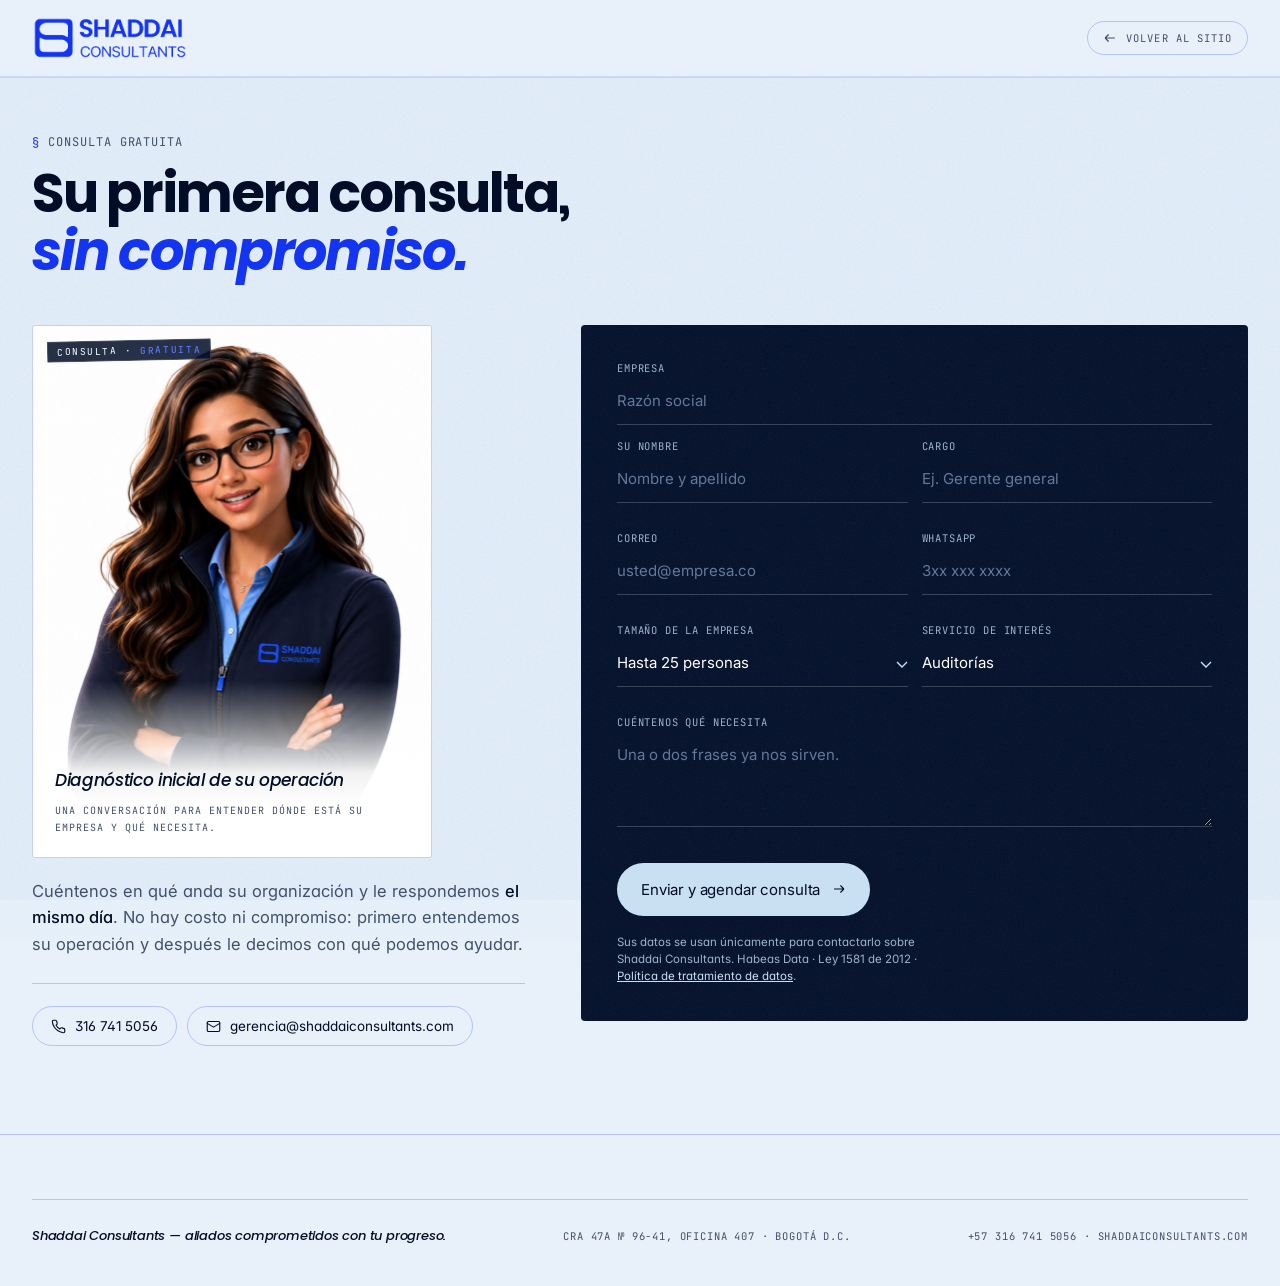
==== consulta.html @ 64660fd1 "Devuelve los avatares genéricos a los retratos individuales Revierte e80bfa3: Soluciones estratégica" ====
<!doctype html>
<html lang="es">
<head>
<meta charset="utf-8" />
<meta name="viewport" content="width=device-width, initial-scale=1" />
<title>Consulta gratuita — Shaddai Consultants</title>
<meta name="description" content="Agende su primera consulta con Shaddai Consultants: una conversación sin compromiso para entender dónde está su empresa y qué necesita. Bogotá, Colombia." />
<meta name="theme-color" content="#1334f1" />
<link rel="icon" type="image/png" sizes="32x32" href="./assets/favicon-32.png">
<link rel="apple-touch-icon" href="./assets/favicon-180.png">
<link rel="preconnect" href="https://fonts.googleapis.com">
<link rel="preconnect" href="https://fonts.gstatic.com" crossorigin>
<link href="https://fonts.googleapis.com/css2?family=Poppins:ital,wght@0,400;0,500;0,600;0,700;1,400;1,500;1,600;1,700&family=Inter:wght@300;400;500;600&family=JetBrains+Mono:wght@400;500&display=swap" rel="stylesheet">
<link rel="stylesheet" href="./estilos.css">
<style>
  /* Sólo lo propio de esta página: el resto lo hereda de estilos.css */
  .pag-consulta{padding:56px 0 88px}
  @media(max-width:680px){.pag-consulta{padding:38px 0 64px}}

  .volver{
    display:inline-flex;align-items:center;gap:9px;
    font-family:"JetBrains Mono",monospace;font-size:10.5px;letter-spacing:.10em;text-transform:uppercase;
    color:var(--ink-soft);padding:9px 15px;border:1px solid var(--rule-strong);border-radius:999px;
    transition:background .2s ease,color .2s ease,border-color .2s ease;white-space:nowrap;
  }
  .volver:hover{background:var(--ink);color:#fff;border-color:var(--ink)}

  .pag-head{margin-bottom:44px}
  /* estilos.css reserva sitio para la barra fija de móvil, que aquí no existe */
  @media(max-width:900px){body{padding-bottom:0}}
  .pag-head h1{
    font-family:"Poppins",sans-serif;font-size:clamp(30px,4.4vw,54px);line-height:1.08;
    font-weight:700;letter-spacing:-0.035em;margin-top:14px;
  }
  .pag-head h1 em{font-style:italic;color:var(--indigo);font-weight:700}
  .pag-lead{margin-top:20px;font-size:16.5px;line-height:1.6;color:var(--ink-soft);max-width:52ch}
  .pag-lead b{color:var(--ink);font-weight:500}

  /* Atajos por si prefieren no llenar el formulario */
  .atajos{
    display:flex;flex-wrap:wrap;gap:10px;margin-top:26px;padding-top:22px;border-top:1px solid var(--rule-strong);
  }
  .atajos a{
    display:inline-flex;align-items:center;gap:9px;
    border:1px solid var(--rule-strong);border-radius:999px;padding:11px 18px;
    font-size:13.5px;color:var(--ink);transition:background .2s ease,color .2s ease,border-color .2s ease;
  }
  .atajos a:hover{background:var(--indigo);border-color:var(--indigo);color:#fff}
  .atajos a svg{width:15px;height:15px;flex:0 0 15px}

  /* Pie corto: esta página no repite el colofón completo del sitio */
  .pie-corto{
    border-top:1px solid var(--rule-strong);padding:26px 0 40px;
    display:flex;flex-wrap:wrap;gap:12px 26px;align-items:baseline;justify-content:space-between;
    font-family:"JetBrains Mono",monospace;font-size:10.5px;letter-spacing:.08em;text-transform:uppercase;color:var(--ink-soft);
  }
  .pie-corto a:hover{color:var(--indigo)}
  .pie-corto .marca{font-family:"Poppins",sans-serif;font-style:italic;font-weight:500;font-size:13px;letter-spacing:-0.015em;color:var(--ink);text-transform:none}
</style>
</head>
<body>

<header class="nav">
  <div class="wrap nav-row">
    <a href="./index.html" aria-label="Shaddai Consultants"><img src="./assets/logo-azul.png" alt="Shaddai Consultants" class="logo"></a>
    <a href="./index.html" class="volver">
      <svg viewBox="0 0 20 20" fill="none" aria-hidden="true" style="width:14px;height:14px"><path d="M17 10H3m0 0l5-5m-5 5l5 5" stroke="currentColor" stroke-width="1.7"/></svg>
      Volver al sitio
    </a>
  </div>
</header>

<main>
  <section class="pag-consulta">
    <div class="wrap">

      <div class="pag-head">
        <div class="sec-num">Consulta gratuita</div>
        <h1 class="display">Su primera consulta,<br><em>sin compromiso.</em></h1>
      </div>

      <div class="consulta-grid">
        <div class="consulta-aside">
          <div class="brand-plate has-avatar">
            <span class="stamp">Consulta · <b>Gratuita</b></span>
            <img class="brand-avatar" src="./assets/avatares/mujer.jpg" alt="Avatar de Shaddai Consultants">
            <div class="brand-plate-cap">
              <b>Diagnóstico inicial de su operación</b>
              <span>Una conversación para entender dónde está su empresa y qué necesita.</span>
            </div>
          </div>

          <p class="pag-lead">Cuéntenos en qué anda su organización y le respondemos <b>el mismo día</b>. No hay costo ni compromiso: primero entendemos su operación y después le decimos con qué podemos ayudar.</p>

          <div class="atajos">
            <a href="tel:+573167415056">
              <svg viewBox="0 0 24 24" fill="none" stroke="currentColor" stroke-width="1.8" stroke-linecap="round" stroke-linejoin="round"><path d="M22 16.92v3a2 2 0 0 1-2.18 2 19.79 19.79 0 0 1-8.63-3.07 19.5 19.5 0 0 1-6-6 19.79 19.79 0 0 1-3.07-8.67A2 2 0 0 1 4.11 2h3a2 2 0 0 1 2 1.72c.13.96.37 1.9.72 2.81a2 2 0 0 1-.45 2.11L8.09 9.91a16 16 0 0 0 6 6l1.27-1.27a2 2 0 0 1 2.11-.45c.91.35 1.85.59 2.81.72A2 2 0 0 1 22 16.92z"/></svg>
              316 741 5056
            </a>
            <a href="mailto:gerencia@shaddaiconsultants.com">
              <svg viewBox="0 0 24 24" fill="none" stroke="currentColor" stroke-width="1.8" stroke-linecap="round" stroke-linejoin="round"><rect x="2" y="4" width="20" height="16" rx="2"/><path d="M2 7l10 6 10-6"/></svg>
              gerencia@shaddaiconsultants.com
            </a>
          </div>
        </div>

        <form id="contactForm">
          <div class="field">
            <label for="empresa">Empresa</label>
            <input id="empresa" name="empresa" required placeholder="Razón social">
          </div>
          <div class="row">
            <div class="field"><label for="nombre">Su nombre</label><input id="nombre" name="nombre" required placeholder="Nombre y apellido"></div>
            <div class="field"><label for="cargo">Cargo</label><input id="cargo" name="cargo" placeholder="Ej. Gerente general"></div>
          </div>
          <div class="row">
            <div class="field"><label for="correo">Correo</label><input id="correo" name="correo" type="email" required placeholder="usted@empresa.co"></div>
            <div class="field"><label for="tel">WhatsApp</label><input id="tel" name="tel" placeholder="3xx xxx xxxx"></div>
          </div>
          <div class="row">
            <div class="field">
              <label for="size">Tamaño de la empresa</label>
              <select id="size" name="size">
                <option>Hasta 25 personas</option>
                <option>26 — 100</option>
                <option>101 — 500</option>
                <option>Más de 500</option>
              </select>
            </div>
            <div class="field">
              <label for="servicio">Servicio de interés</label>
              <select id="servicio" name="servicio">
                <option>Auditorías</option>
                <option>Gestión</option>
                <option>Asesoría</option>
                <option>Capacitaciones</option>
                <option>Batería de riesgo psicosocial</option>
                <option>Aún no lo tengo claro</option>
              </select>
            </div>
          </div>
          <div class="field">
            <label for="msg">Cuéntenos qué necesita</label>
            <textarea id="msg" name="msg" placeholder="Una o dos frases ya nos sirven."></textarea>
          </div>
          <button type="submit">
            Enviar y agendar consulta
            <svg class="arrow" viewBox="0 0 20 20" fill="none"><path d="M3 10h14m0 0l-5-5m5 5l-5 5" stroke="currentColor" stroke-width="1.6"/></svg>
          </button>
          <p class="legal">Sus datos se usan únicamente para contactarlo sobre Shaddai Consultants. Habeas Data · Ley 1581 de 2012 · <a href="#">Política de tratamiento de datos</a>.</p>
        </form>
      </div>

    </div>
  </section>
</main>

<footer>
  <div class="wrap">
    <div class="pie-corto">
      <span class="marca">Shaddai Consultants — aliados comprometidos con tu progreso.</span>
      <span>Cra 47A № 96-41, oficina 407 · Bogotá D.C.</span>
      <span><a href="tel:+573167415056">+57 316 741 5056</a> · <a href="./index.html">shaddaiconsultants.com</a></span>
    </div>
  </div>
</footer>

<script>
(function(){
  /* Formulario — abre el correo con los datos ya redactados */
  var form = document.getElementById('contactForm');
  if(!form) return;

  form.addEventListener('submit', function(ev){
    ev.preventDefault();
    var v = function(id){ var el = form.querySelector('#'+id); return el ? el.value.trim() : ''; };
    var asunto = 'Consulta gratuita — ' + (v('empresa') || 'Nueva empresa');
    var cuerpo = [
      'Empresa: ' + v('empresa'),
      'Nombre: ' + v('nombre'),
      'Cargo: ' + v('cargo'),
      'Correo: ' + v('correo'),
      'WhatsApp: ' + v('tel'),
      'Tamaño: ' + v('size'),
      'Servicio de interés: ' + v('servicio'),
      '',
      v('msg')
    ].join('\n');
    var btn = form.querySelector('button');
    btn.innerHTML = 'Abriendo su correo… ✓';
    window.location.href = 'mailto:gerencia@shaddaiconsultants.com'
      + '?subject=' + encodeURIComponent(asunto)
      + '&body=' + encodeURIComponent(cuerpo);
    setTimeout(function(){
      btn.innerHTML = 'Enviar y agendar consulta <svg class="arrow" viewBox="0 0 20 20" fill="none"><path d="M3 10h14m0 0l-5-5m5 5l-5 5" stroke="currentColor" stroke-width="1.6"/></svg>';
    }, 4000);
  });

  /* El servicio de interés puede llegar preseleccionado: consulta.html?servicio=... */
  var pedido = new URLSearchParams(location.search).get('servicio');
  if(pedido){
    var sel = document.getElementById('servicio');
    [].slice.call(sel.options).forEach(function(o){
      if(o.value.toLowerCase().indexOf(pedido.toLowerCase()) !== -1) sel.value = o.value;
    });
  }
})();
</script>

</body>
</html>
---- estilos.css ----
:root{
    /* ——— Paleta primaria · Manual de Marca Shaddai ———
       Azul índigo   #1334F1
       Azul medianoche #010D27
       Azul polvo    #C9E0F2                              */
    --paper:#e8f1fa;
    --paper-2:#dceaf6;
    --paper-3:#c9e0f2;
    --ink:#010d27;
    --ink-soft:#41506b;
    --rule:#1334f11f;
    --rule-strong:#1334f13d;
    --indigo:#1334f1;
    --indigo-deep:#0f28c4;
    --indigo-soft:#5c74f5;
    --polvo:#c9e0f2;
    --night:#010d27;
  }
  *{box-sizing:border-box;margin:0;padding:0}
  html,body{background:var(--paper);color:var(--ink);font-family:"Inter",sans-serif;font-feature-settings:"ss01","cv11";-webkit-font-smoothing:antialiased}
  body{overflow-x:hidden;padding-bottom:0}
  html{scroll-behavior:smooth}
  a{color:inherit;text-decoration:none}
  img{display:block;max-width:100%}

  .display{font-family:"Poppins",sans-serif;letter-spacing:-0.02em}
  .mono{font-family:"JetBrains Mono",ui-monospace,monospace;font-size:11px;letter-spacing:.06em;text-transform:uppercase}

  /* Grano de papel — overlay fijo */
  body::before{
    content:"";position:fixed;inset:0;pointer-events:none;z-index:1;mix-blend-mode:multiply;opacity:.16;
    background-image:url("data:image/svg+xml;utf8,<svg xmlns='http://www.w3.org/2000/svg' width='220' height='220'><filter id='n'><feTurbulence type='fractalNoise' baseFrequency='.9' numOctaves='2' stitchTiles='stitch'/><feColorMatrix values='0 0 0 0 0.07 0 0 0 0 0.20 0 0 0 0 0.55 0 0 0 0.45 0'/></filter><rect width='100%' height='100%' filter='url(%23n)'/></svg>");
  }
  body::after{
    content:"";position:fixed;inset:-40px;pointer-events:none;z-index:1;mix-blend-mode:multiply;opacity:.05;
    background-image:url("data:image/svg+xml;utf8,<svg xmlns='http://www.w3.org/2000/svg' width='360' height='360'><filter id='n'><feTurbulence type='fractalNoise' baseFrequency='.45' numOctaves='3' stitchTiles='stitch'/><feColorMatrix values='0 0 0 0 0.07 0 0 0 0 0.20 0 0 0 0 0.55 0 0 0 0.45 0'/></filter><rect width='100%' height='100%' filter='url(%23n)'/></svg>");
    animation:drift 18s linear infinite;
  }
  @keyframes drift{
    0%{transform:translate3d(0,0,0)}
    50%{transform:translate3d(-22px,14px,0)}
    100%{transform:translate3d(0,0,0)}
  }

  .wrap{max-width:1320px;margin:0 auto;padding:0 32px;position:relative;z-index:2}
  @media(max-width:680px){.wrap{padding:0 20px}}
  @media(max-width:380px){.wrap{padding:0 16px}}

  /* ——— Header ——— */
  header.nav{
    position:sticky;top:0;z-index:50;background:var(--paper);
    border-bottom:1px solid var(--rule);
  }
  .nav-row{display:flex;align-items:center;justify-content:space-between;padding-top:16px;padding-bottom:16px;gap:18px}
  .logo{height:44px;width:auto}
  @media(max-width:680px){.logo{height:36px}}
  .nav-links{display:flex;gap:30px;align-items:center}
  .nav-links a{font-size:13.5px;color:var(--ink-soft)}
  .nav-links a:hover{color:var(--indigo)}
  .cta-pill{
    display:inline-flex;align-items:center;gap:10px;
    padding:11px 18px 11px 22px;border-radius:999px;
    background:var(--indigo);color:#ffffff !important;font-size:13.5px;letter-spacing:-0.01em;
    transition:background .2s ease;white-space:nowrap;
  }
  .cta-pill:hover{background:var(--indigo-deep)}
  .cta-pill .dot{width:7px;height:7px;border-radius:50%;background:var(--polvo);box-shadow:0 0 0 0 var(--polvo);animation:pulse-polvo 1.8s infinite}

  .nav-phone{display:none}
  @media(max-width:900px){
    .nav-links a:not(.cta-pill){display:none}
    .nav-links .cta-pill{display:none}
    .nav-phone{
      display:inline-flex;align-items:center;gap:8px;
      font-family:"JetBrains Mono",monospace;font-size:11.5px;letter-spacing:.06em;
      color:var(--ink);padding:9px 13px;border:1px solid var(--rule-strong);border-radius:999px;
    }
    .nav-phone .pulse{width:7px;height:7px;border-radius:50%;background:var(--indigo);box-shadow:0 0 0 0 var(--indigo);animation:pulse 1.8s infinite}
  }

  @keyframes pulse{0%{box-shadow:0 0 0 0 rgba(19,52,241,.5)}70%{box-shadow:0 0 0 9px rgba(19,52,241,0)}100%{box-shadow:0 0 0 0 rgba(19,52,241,0)}}
  @keyframes pulse-polvo{0%{box-shadow:0 0 0 0 rgba(201,224,242,.6)}70%{box-shadow:0 0 0 9px rgba(201,224,242,0)}100%{box-shadow:0 0 0 0 rgba(201,224,242,0)}}

  /* ——— HERO ——— */
  .hero{padding:60px 0 40px;position:relative}
  /* Hero centrado: título, CTA y párrafo en un solo bloque */
  /* Home: titular y buscador arriba, texto e imagen abajo */
  .hero-grid2{display:grid;grid-template-columns:1fr 1fr;gap:52px;align-items:start}
  /* Columnas apiladas: así la imagen queda pegada a las sugerencias y la
     respuesta del buscador la empuja hacia abajo al aparecer */
  .hero-col-left{display:flex;flex-direction:column;gap:44px}
  .hero-col-right{display:flex;flex-direction:column;gap:26px}
  @media(max-width:900px){
    .hero-grid2{grid-template-columns:1fr;gap:32px}
    /* display:contents — en móvil conviene el orden titular, buscador, texto, imagen */
    .hero-col-left,.hero-col-right{display:contents}
    .hero-head-col{order:1}
    .ask{order:2}
    .hero-intro{order:3}
    .hero-media{order:4}
  }
  .hero-media{border-radius:20px;overflow:hidden;aspect-ratio:4/3;background:var(--paper-3)}
  .hero-media img{width:100%;height:100%;object-fit:cover;display:block}
  .hero-intro{max-width:none;margin:0}

  /* Buscador de la página */
  .sr-only{position:absolute;width:1px;height:1px;padding:0;margin:-1px;overflow:hidden;clip:rect(0 0 0 0);white-space:nowrap;border:0}
  .ask-form{display:flex;align-items:center;gap:10px;background:#fff;border:1px solid var(--rule-strong);border-radius:999px;padding:6px 6px 6px 22px;transition:border-color .2s ease,box-shadow .2s ease}
  .ask-form:focus-within{border-color:var(--indigo);box-shadow:0 0 0 4px rgba(19,52,241,.10)}
  .ask-form input{flex:1 1 auto;min-width:0;border:none;outline:none;background:none;font-family:inherit;font-size:16px;color:var(--ink);padding:12px 0}
  .ask-form input::placeholder{color:var(--ink-soft)}
  .ask-form input::-webkit-search-cancel-button{-webkit-appearance:none}
  .ask-form button{flex:0 0 auto;width:44px;height:44px;border:none;border-radius:50%;background:var(--ink);color:#fff;cursor:pointer;display:inline-flex;align-items:center;justify-content:center;transition:background .2s ease}
  .ask-form button:hover{background:var(--indigo)}
  .ask-tips{display:flex;flex-wrap:wrap;gap:8px;margin-top:14px}
  /* flex:1 — la fila cierra exactamente al ancho del input */
  .ask-tip{flex:1 1 auto;text-align:center}
  .ask-tip{
    border:1px solid var(--rule-strong);background:transparent;border-radius:999px;cursor:pointer;
    font-family:"JetBrains Mono",monospace;font-size:10px;letter-spacing:.06em;text-transform:uppercase;
    color:var(--ink-soft);padding:8px 14px;transition:background .2s ease,color .2s ease,border-color .2s ease;
  }
  .ask-tip:hover{background:var(--ink);color:#fff;border-color:var(--ink)}
  .ask-answer{margin-top:18px;border-top:1px solid var(--rule-strong);padding-top:16px;animation:fl-open .35s cubic-bezier(.2,.7,.2,1)}
  .ask-answer[hidden]{display:none}
  .ask-answer .lbl{display:block;margin-bottom:8px;font-family:"JetBrains Mono",monospace;font-size:9.5px;letter-spacing:.12em;text-transform:uppercase;color:var(--ink-soft)}
  .ask-answer .ttl{display:block;margin-bottom:6px;font-family:"Poppins",sans-serif;font-size:17px;font-weight:600;letter-spacing:-0.02em;color:var(--ink)}
  .ask-answer p{font-size:14.5px;line-height:1.55;color:var(--ink-soft);margin-bottom:12px}
  .ask-answer mark{background:rgba(19,52,241,.14);color:var(--ink);padding:0 2px;border-radius:2px}
  .ask-answer .go{display:inline-flex;align-items:center;gap:8px;font-size:13px;color:var(--indigo);border-bottom:1px solid currentColor;padding-bottom:2px}
  .hero-lead{
    margin:0 0 20px;font-family:"Poppins",sans-serif;font-size:clamp(19px,2.2vw,26px);
    line-height:1.4;font-weight:500;letter-spacing:-0.02em;color:var(--ink);
  }
  .hero-lead em{font-style:italic;color:var(--indigo);font-weight:500}
  .hero-copy p{font-size:16.5px;line-height:1.6;color:var(--ink-soft);max-width:58ch}
  .hero-copy p + p{margin-top:14px}
  .hero-copy b{color:var(--ink);font-weight:500}
  .eyebrow{display:flex;align-items:flex-start;gap:12px;margin-bottom:26px;flex-wrap:nowrap}
  .eyebrow .pulse{display:inline-block;width:7px;height:7px;border-radius:50%;background:var(--indigo);box-shadow:0 0 0 0 var(--indigo);animation:pulse 1.8s infinite;flex:0 0 7px;margin-top:5px}
  .eyebrow span.t{flex:1 1 auto;min-width:0;font-family:"JetBrains Mono",monospace;font-size:11px;line-height:1.5;letter-spacing:.08em;text-transform:uppercase;color:var(--ink-soft)}
  .eyebrow span.t b{color:var(--ink);font-weight:500}

  h1.head{
    font-family:"Poppins",sans-serif;
    /* Escala bajada: el titular comparte fila con la imagen, ya no ocupa todo el ancho */
    font-size:clamp(34px,4.2vw,62px);line-height:1.06;font-weight:700;letter-spacing:-0.035em;
  }
  h1.head em{font-style:italic;color:var(--indigo);font-weight:700}

  h1.head .line{
    display:block;overflow:hidden;
    padding:0 .04em .14em 0;margin:0 0 -.14em 0;
  }
  h1.head .line > .lin{
    display:block;transform:translateY(110%);opacity:0;will-change:transform,opacity;
  }
  .head-loaded h1.head .line > .lin{
    transform:translateY(0);opacity:1;
    transition:transform .85s cubic-bezier(.6,.05,.1,1), opacity .55s ease;
    transition-delay:calc(var(--i, 0) * 130ms);
  }
  .head-finished h1.head .line{overflow:visible}

  .head-underline{position:relative;display:block;overflow:visible !important}
  /* especificidad alta a propósito: gana sobre `h1.head .line > .lin{display:block}`
     para que el resaltado abrace el texto y no el ancho de la columna */
  h1.head .line.head-underline > .lin{position:relative;transform:translateY(110%);opacity:0;display:inline-block}
  .head-underline > .lin::after{
    content:"";position:absolute;left:-1%;right:-1%;bottom:.05em;height:.22em;
    background:rgba(19,52,241,.16);z-index:-1;
    transform:skewX(-3deg) scaleX(0);transform-origin:left;
  }
  .head-loaded h1.head .line.head-underline > .lin{transform:translateY(0);opacity:1}
  .head-loaded h1.head .line.head-underline > .lin::after{
    transform:skewX(-3deg) scaleX(1);
    transition:transform .9s cubic-bezier(.7,.1,.2,1);
    transition-delay:calc(var(--i, 0) * 130ms + .55s);
  }

  /* ——— Marcos de imagen / figura — registro de imprenta ——— */
  .photo-frame{position:relative;overflow:hidden;border-radius:2px;isolation:isolate;background:var(--night)}
  .photo-frame img{
    width:100%;height:100%;object-fit:cover;display:block;
    transition:transform 1.4s cubic-bezier(.2,.7,.2,1);
  }
  .photo-frame:hover img{transform:scale(1.03)}

  .crop{position:absolute;width:14px;height:14px;pointer-events:none;z-index:5}
  .crop::before,.crop::after{content:"";position:absolute;background:var(--paper);box-shadow:0 0 0 1px var(--ink)}
  .crop::before{width:14px;height:1px}
  .crop::after{width:1px;height:14px}
  .crop.tl{top:-7px;left:-7px}
  .crop.tr{top:-7px;right:-7px}
  .crop.bl{bottom:-7px;left:-7px}
  .crop.br{bottom:-7px;right:-7px}

  .stamp{
    position:absolute;top:14px;left:14px;z-index:7;
    font-family:"JetBrains Mono",monospace;font-size:9.5px;letter-spacing:.16em;text-transform:uppercase;
    color:#fff;background:rgba(1,13,39,.85);padding:5px 9px 4px;border-radius:1px;
    transform:rotate(-1.2deg);border:1px solid rgba(201,224,242,.22);line-height:1.1;
  }
  .stamp b{color:var(--indigo-soft);font-weight:500;letter-spacing:.18em}

  /* ——— Figura del hero: la lámina impresa con la gráfica ——— */
  .plate{
    position:relative;background:#fff;border:1px solid var(--rule-strong);
    padding:26px 24px 20px;border-radius:2px;
  }
  .plate .plate-hd{
    display:flex;justify-content:space-between;align-items:baseline;gap:14px;
    font-family:"JetBrains Mono",monospace;font-size:10px;letter-spacing:.14em;text-transform:uppercase;color:var(--ink-soft);
    padding-bottom:14px;margin-bottom:8px;border-bottom:1px solid var(--rule);
  }
  .plate .plate-hd b{color:var(--indigo);font-weight:500}
  .plate svg{width:100%;height:auto;display:block;overflow:visible}
  @media(max-width:560px){.plate{padding:20px 16px 14px}}

  .hero-caption{
    display:grid;grid-template-columns:1fr auto 1fr;gap:14px;align-items:baseline;
    margin-top:16px;font-size:10.5px;letter-spacing:.10em;text-transform:uppercase;color:var(--ink-soft);
    font-family:"JetBrains Mono",monospace;
  }
  .hero-caption .mid{
    color:var(--ink);border-left:1px solid var(--rule-strong);border-right:1px solid var(--rule-strong);
    padding:0 14px;text-align:center;
  }
  .hero-caption .r{text-align:right}
  .hero-caption b{color:var(--ink);font-weight:500}


  /* flex:0 0 auto — sin ancho intrínseco, como hijo flex único colapsaba a 0 */
  .arrow{width:14px;height:14px;flex:0 0 auto}

  /* ——— Banda de cifras ——— */
  .figures{
    display:grid;grid-template-columns:repeat(4,1fr);gap:0;
    border-top:1px solid var(--ink);border-bottom:1px solid var(--rule-strong);
    margin-top:56px;
  }
  @media(max-width:780px){.figures{grid-template-columns:1fr 1fr}}
  .figures .fig{padding:26px 24px 28px;border-right:1px solid var(--rule)}
  .figures .fig:last-child{border-right:none}
  @media(max-width:780px){
    .figures .fig{padding:20px 16px 22px}
    .figures .fig:nth-child(2n){border-right:none}
    .figures .fig:nth-child(-n+2){border-bottom:1px solid var(--rule)}
  }
  .figures .n{
    font-family:"Poppins",sans-serif;font-size:clamp(32px,3.4vw,44px);line-height:1;font-weight:600;
    letter-spacing:-0.04em;color:var(--ink);
  }
  .figures .n em{font-style:italic;color:var(--indigo);font-weight:600}
  .figures .l{
    display:block;margin-top:12px;font-family:"JetBrains Mono",monospace;
    font-size:10.5px;letter-spacing:.08em;text-transform:uppercase;color:var(--ink-soft);line-height:1.5;
  }
  .count{font-variant-numeric:tabular-nums}

  /* ——— Sección ——— */
  /* scroll-margin: el header es sticky y taparía el título al saltar por el menú */
  section{padding:96px 0;border-top:1px solid var(--rule);position:relative;scroll-margin-top:82px}
  @media(max-width:680px){section{scroll-margin-top:70px}}
  section#nosotros{padding-top:72px;background:#ffffff}
  section#red{padding-bottom:72px}
  section.hero{background:var(--paper)}
  .sec-head{display:grid;grid-template-columns:1fr 2fr;gap:48px;margin-bottom:60px;align-items:end}
  @media(max-width:780px){.sec-head{grid-template-columns:1fr;gap:18px;margin-bottom:40px}}
  .sec-num{font-family:"JetBrains Mono",monospace;font-size:12px;letter-spacing:.08em;text-transform:uppercase;color:var(--ink-soft)}
  .sec-num::before{content:"§ ";color:var(--indigo)}
  h2.sec-title{
    font-family:"Poppins",sans-serif;font-size:clamp(30px,3.8vw,50px);line-height:1.1;letter-spacing:-0.03em;font-weight:700;
  }
  h2.sec-title em{font-style:italic;color:var(--indigo);font-weight:700}

  .reveal{opacity:0;transform:translateY(14px);filter:blur(2px);transition:opacity 1s ease, transform 1s cubic-bezier(.2,.7,.2,1), filter 1s ease}
  .reveal.is-in{opacity:1;transform:none;filter:none}
  section .rule-print{
    position:absolute;top:-1px;left:0;height:1px;background:var(--ink);width:0;
    transition:width 1.2s cubic-bezier(.7,.05,.2,1);
  }
  section.is-in .rule-print{width:100%}

  /* ——— Servicios: primera sección blanca, borde festoneado sobre el hero ——— */
  section#servicios{
    background:#ffffff;padding:120px 0 130px;border-top:none;z-index:1;
    margin-top:-100px;padding-top:calc(120px + 100px);
    -webkit-mask:
      radial-gradient(ellipse 50% 100% at 50% 0,transparent 99%,#000 100%) 0 0/20% 100px repeat-x,
      linear-gradient(#000 0%,#000 100%) 0 100px/100% calc(100% - 100px) no-repeat;
    mask:
      radial-gradient(ellipse 50% 100% at 50% 0,transparent 99%,#000 100%) 0 0/20% 100px repeat-x,
      linear-gradient(#000 0%,#000 100%) 0 100px/100% calc(100% - 100px) no-repeat;
  }

  /* ——— Proceso ——— */
  section#proceso{background:#ffffff;padding:104px 0 116px}
  .process-flow{display:grid;grid-template-columns:repeat(5,1fr);gap:24px;position:relative;margin-top:48px}
  .flow-track{
    position:absolute;top:34px;left:10%;right:10%;height:1px;background:var(--indigo);opacity:.28;
    transform-origin:left;transform:scaleX(0);
    transition:transform 2.4s cubic-bezier(.4,0,.2,1) .4s;z-index:1;
  }
  .process-flow.is-in .flow-track,.reveal.is-in .flow-track{transform:scaleX(1)}
  .flow-pulse{
    position:absolute;top:34px;left:10%;width:10px;height:10px;border-radius:50%;
    background:var(--indigo);
    box-shadow:0 0 0 5px rgba(19,52,241,.14), 0 0 18px rgba(19,52,241,.5);
    opacity:0;z-index:3;transform:translate(-50%,-50%);
  }
  .process-flow.is-in .flow-pulse,.reveal.is-in .flow-pulse{
    animation:flow-travel 5.5s cubic-bezier(.55,.05,.45,.95) infinite 2.6s;
  }
  @keyframes flow-travel{
    0%{left:10%;opacity:0}
    8%{left:10%;opacity:1}
    92%{left:90%;opacity:1}
    100%{left:90%;opacity:0}
  }
  .fl-step{
    /* align-self:start — si el botón se estira, centra su contenido y desalinea el paso más alto */
    position:relative;text-align:center;padding:0 8px 4px;display:block;width:100%;align-self:start;
    background:none;border:none;font-family:inherit;color:inherit;cursor:pointer;
    opacity:0;transform:translateY(20px);
    transition:opacity .9s ease, transform .9s cubic-bezier(.2,.7,.2,1);
  }
  .fl-step:focus-visible{outline:2px solid var(--indigo);outline-offset:6px;border-radius:3px}
  .process-flow.is-in .fl-step:nth-child(3),.reveal.is-in .fl-step:nth-child(3){opacity:1;transform:translateY(0);transition-delay:.35s}
  .process-flow.is-in .fl-step:nth-child(4),.reveal.is-in .fl-step:nth-child(4){opacity:1;transform:translateY(0);transition-delay:.75s}
  .process-flow.is-in .fl-step:nth-child(5),.reveal.is-in .fl-step:nth-child(5){opacity:1;transform:translateY(0);transition-delay:1.15s}
  .process-flow.is-in .fl-step:nth-child(6),.reveal.is-in .fl-step:nth-child(6){opacity:1;transform:translateY(0);transition-delay:1.55s}
  .process-flow.is-in .fl-step:nth-child(7),.reveal.is-in .fl-step:nth-child(7){opacity:1;transform:translateY(0);transition-delay:1.95s}
  .fl-marker{
    display:block;width:20px;height:20px;border-radius:50%;
    background:#fff;border:1.5px solid var(--indigo);
    margin:24px auto 28px;position:relative;z-index:2;
    transition:transform .4s ease, background .4s ease, box-shadow .4s ease;
  }
  .fl-step:hover .fl-marker,.fl-step.active .fl-marker{background:var(--indigo);transform:scale(1.25);box-shadow:0 0 0 6px rgba(19,52,241,.12)}
  .fl-num{
    display:block;font-family:"Poppins",sans-serif;font-size:clamp(38px,3.6vw,58px);
    line-height:1;color:var(--indigo);font-weight:600;letter-spacing:-0.04em;
    margin-bottom:20px;transition:transform .5s ease;
  }
  .fl-step:hover .fl-num,.fl-step.active .fl-num{font-style:italic;transform:translateY(-3px)}
  .fl-title{display:block;font-family:"Poppins",sans-serif;font-size:19px;line-height:1.3;font-weight:600;letter-spacing:-0.02em;margin-bottom:12px;color:var(--ink)}
  .fl-title em{font-style:italic;color:var(--indigo);font-weight:600}
  .fl-desc{display:block;font-size:14px;line-height:1.55;color:var(--ink-soft);max-width:240px;margin:0 auto}
  .fl-more{
    display:inline-flex;align-items:center;gap:7px;margin-top:16px;
    font-family:"JetBrains Mono",monospace;font-size:9.5px;letter-spacing:.12em;text-transform:uppercase;
    color:var(--ink-soft);border-bottom:1px solid var(--rule-strong);padding-bottom:3px;
    transition:color .25s ease,border-color .25s ease;
  }
  .fl-more::after{content:"+";font-size:13px;line-height:1;transition:transform .3s ease}
  .fl-step:hover .fl-more{color:var(--indigo);border-color:var(--indigo)}
  .fl-step.active .fl-more{color:var(--indigo);border-color:var(--indigo)}
  .fl-step.active .fl-more::after{transform:rotate(45deg)}

  /* Panel de detalle del proceso */
  .fl-detail{
    margin-top:44px;background:var(--night);color:var(--paper);border-radius:4px;
    display:grid;grid-template-columns:auto 1fr auto;gap:36px;align-items:center;
    padding:34px 34px 36px;position:relative;overflow:hidden;
    animation:fl-open .45s cubic-bezier(.2,.7,.2,1);
  }
  @keyframes fl-open{from{opacity:0;transform:translateY(-10px)}to{opacity:1;transform:none}}
  .fl-detail[hidden]{display:none}
  .fl-detail-art{
    width:132px;height:132px;flex:0 0 auto;border-radius:3px;
    background:rgba(201,224,242,.07);border:1px solid rgba(201,224,242,.18);
    display:flex;align-items:center;justify-content:center;
  }
  .fl-ico{width:66px;height:66px;fill:none;stroke:var(--polvo);stroke-width:2.4;stroke-linecap:round;stroke-linejoin:round}
  .fl-detail-num{font-family:"JetBrains Mono",monospace;font-size:10px;letter-spacing:.16em;text-transform:uppercase;color:var(--indigo-soft);margin-bottom:10px}
  .fl-detail-txt h3{font-family:"Poppins",sans-serif;font-size:clamp(24px,2.6vw,33px);line-height:1.15;font-weight:700;letter-spacing:-0.03em;color:#fff;margin-bottom:14px}
  .fl-detail-txt p{font-size:15px;line-height:1.6;color:#9db3ce;max-width:60ch}
  .fl-detail-txt p + p{margin-top:9px}
  .fl-detail-close{
    align-self:start;background:transparent;border:1px solid rgba(201,224,242,.28);color:var(--polvo);
    font-family:"JetBrains Mono",monospace;font-size:10px;letter-spacing:.12em;text-transform:uppercase;
    padding:9px 14px;border-radius:999px;cursor:pointer;transition:background .2s ease,color .2s ease;white-space:nowrap;
  }
  .fl-detail-close:hover{background:var(--polvo);color:var(--night)}

  .proceso-footer{
    margin-top:56px;text-align:center;
    font-family:"Poppins",sans-serif;font-size:clamp(19px,2.4vw,28px);
    font-weight:600;letter-spacing:-0.025em;color:var(--ink);line-height:1.4;
    border-top:1px solid var(--rule);padding-top:40px;
  }
  .proceso-footer em{font-style:italic;color:var(--indigo);font-weight:700}
  @media(max-width:1080px){
    .process-flow{grid-template-columns:repeat(3,1fr);gap:44px 24px}
    .flow-track,.flow-pulse{display:none}
    .fl-marker{margin-top:8px}
  }
  @media(max-width:720px){.process-flow{grid-template-columns:1fr 1fr;gap:36px 20px}}
  @media(max-width:880px){
    .fl-detail{grid-template-columns:1fr;gap:22px;text-align:left;padding:28px 24px 30px}
    .fl-detail-art{width:96px;height:96px}
    .fl-ico{width:48px;height:48px}
    .fl-detail-close{justify-self:start}
  }
  @media(max-width:420px){.process-flow{grid-template-columns:1fr;gap:30px}}

  /* ——— Servicios ——— */
  .services{display:grid;grid-template-columns:1fr;gap:56px}
  .svc{position:relative;padding-top:22px;border-top:1px solid var(--ink);display:flex;flex-direction:column}
  .svc p{max-width:66ch}
  /* Listas a tres columnas: la tarjeta ocupa el ancho completo */
  .svc ul.cols{columns:3;column-gap:44px}
  .svc ul.cols li{break-inside:avoid}
  @media(max-width:880px){.svc ul.cols{columns:2}}
  @media(max-width:560px){.svc ul.cols{columns:1}}
  /* Tarjeta con avatar al costado del texto */
  /* max-width: si no, el avatar se va al borde derecho y deja un vacío en medio */
  .svc-split{display:grid;grid-template-columns:minmax(0,1fr) auto;gap:48px;align-items:start;max-width:880px}
  @media(max-width:720px){.svc-split{grid-template-columns:1fr;gap:26px}}
  .svc-avatar{width:250px}
  @media(max-width:720px){.svc-avatar{width:100%;max-width:280px}}
  .svc .tag{display:flex;justify-content:space-between;font-family:"JetBrains Mono",monospace;font-size:11px;letter-spacing:.08em;text-transform:uppercase;color:var(--ink-soft);margin-bottom:18px}
  .svc h3{font-family:"Poppins",sans-serif;font-size:31px;line-height:1.15;letter-spacing:-0.03em;font-weight:700;margin-bottom:18px}
  .svc h3 em{font-style:italic;color:var(--indigo);font-weight:700}
  .svc p{font-size:14.5px;line-height:1.55;color:var(--ink-soft);margin-bottom:22px;max-width:40ch}
  .svc ul{list-style:none;margin-top:0}
  .svc ul li{display:flex;gap:10px;align-items:baseline;padding:9px 0;border-bottom:1px solid var(--rule);font-size:13.5px;color:var(--ink)}
  .svc ul li::before{content:"";flex:0 0 6px;height:6px;border-radius:50%;background:var(--indigo);transform:translateY(-2px)}

  /* Líneas de servicio clicables: el punto pasa al botón para que toda la fila responda */
  .svc ul li.linea{padding:0}
  .svc ul li.linea::before{display:none}
  .svc ul li.linea > button{
    width:100%;display:flex;align-items:baseline;gap:10px;cursor:pointer;
    background:none;border:none;text-align:left;font-family:inherit;font-size:13.5px;color:var(--ink);
    padding:9px 0;transition:color .2s ease;
  }
  .svc ul li.linea > button::before{
    content:"";flex:0 0 6px;height:6px;border-radius:50%;background:var(--indigo);
    transform:translateY(-2px);transition:transform .2s ease;
  }
  .svc ul li.linea > button .mas{
    margin-left:auto;padding-left:10px;
    font-family:"JetBrains Mono",monospace;font-size:13px;line-height:1;color:var(--ink-soft);
    opacity:.42;transition:opacity .2s ease,color .2s ease,transform .2s ease;
  }
  .svc ul li.linea > button:hover,.svc ul li.linea > button:focus-visible{color:var(--indigo);outline:none}
  .svc ul li.linea > button:hover::before,.svc ul li.linea > button:focus-visible::before{transform:translateY(-2px) scale(1.5)}
  .svc ul li.linea > button:hover .mas,.svc ul li.linea > button:focus-visible .mas{opacity:1;color:var(--indigo);transform:rotate(90deg)}

  /* Pie del modal de línea: saltar a la anterior o la siguiente sin cerrar */
  .lin-nav{
    display:flex;justify-content:space-between;align-items:flex-start;gap:16px;
    margin-top:26px;padding-top:18px;border-top:1px solid var(--rule-strong);
  }
  .lin-nav button{
    display:flex;flex-direction:column;gap:5px;max-width:47%;cursor:pointer;
    background:none;border:none;font-family:inherit;text-align:left;padding:0;
  }
  .lin-nav button[hidden]{display:none}
  .lin-nav .sig{align-items:flex-end;text-align:right;margin-left:auto}
  .lin-nav button .d{
    font-family:"JetBrains Mono",monospace;font-size:9.5px;letter-spacing:.12em;text-transform:uppercase;color:var(--ink-soft);
  }
  .lin-nav button b{
    font-family:"Poppins",sans-serif;font-weight:500;font-size:14px;letter-spacing:-0.02em;color:var(--ink);
    transition:color .2s ease;
  }
  .lin-nav button:hover b,.lin-nav button:focus-visible b{color:var(--indigo)}
  .lin-nav button:focus-visible{outline:none}
  .lin-nav button:focus-visible .d{color:var(--indigo)}
  .svc .cap{
    margin-top:16px;padding-top:12px;border-top:1px solid var(--rule);
    display:flex;justify-content:space-between;align-items:baseline;gap:14px;flex-wrap:wrap;
    font-family:"JetBrains Mono",monospace;font-size:10.5px;letter-spacing:.08em;text-transform:uppercase;color:var(--ink-soft);
  }
  .svc .cap .role{color:var(--indigo);font-family:"Poppins",sans-serif;font-style:italic;font-weight:500;font-size:12px;letter-spacing:-0.01em;text-transform:none}

  /* ——— Cobertura: mapa nacional ——— */
  .cob-grid{display:grid;grid-template-columns:1fr .92fr;gap:60px;align-items:start}
  @media(max-width:980px){.cob-grid{grid-template-columns:1fr;gap:44px}}

  .cob-lead{font-family:"Poppins",sans-serif;font-size:clamp(18px,2vw,23px);line-height:1.45;letter-spacing:-0.02em;font-weight:500;color:var(--ink)}
  .cob-lead b{color:var(--indigo);font-weight:500}
  .cob-body{margin-top:18px;font-size:15.5px;line-height:1.6;color:var(--ink-soft);max-width:50ch}

  .cob-kicker{
    margin-top:40px;padding-bottom:14px;border-bottom:1px solid var(--ink);
    display:flex;align-items:center;gap:10px;
    font-family:"JetBrains Mono",monospace;font-size:11px;letter-spacing:.12em;text-transform:uppercase;color:var(--indigo);
  }
  .cob-kicker .pin{width:8px;height:8px;border-radius:50%;background:var(--indigo);box-shadow:0 0 0 0 var(--indigo);animation:pulse 2.4s infinite}

  .cob-cities{list-style:none}
  .cob-cities li{border-bottom:1px solid var(--rule)}
  .cob-cities button{
    width:100%;display:grid;grid-template-columns:auto 1fr auto;gap:18px;align-items:baseline;
    background:none;border:none;font-family:inherit;text-align:left;cursor:pointer;
    padding:15px 0;transition:padding-left .3s ease;
  }
  .cob-cities button:hover,.cob-cities button.active{padding-left:10px}
  .cob-cities button:focus-visible{outline:2px solid var(--indigo);outline-offset:3px}
  .cob-cities .ci{font-family:"JetBrains Mono",monospace;font-size:10.5px;letter-spacing:.08em;color:var(--ink-soft)}
  .cob-cities .cn{font-family:"Poppins",sans-serif;font-size:17px;font-weight:500;letter-spacing:-0.02em;color:var(--ink);transition:color .2s ease}
  .cob-cities button:hover .cn,.cob-cities button.active .cn{color:var(--indigo);font-style:italic}
  .cob-cities .cd{font-family:"JetBrains Mono",monospace;font-size:10px;letter-spacing:.08em;text-transform:uppercase;color:var(--ink-soft);text-align:right}
  @media(max-width:560px){
    .cob-cities button{grid-template-columns:auto 1fr;gap:14px}
    .cob-cities .cd{grid-column:2;text-align:left;margin-top:3px}
  }

  .cob-cta{
    margin-top:38px;font-family:"Poppins",sans-serif;font-size:clamp(19px,2.2vw,26px);
    line-height:1.35;font-weight:600;letter-spacing:-0.028em;color:var(--ink);
  }
  .cob-cta em{font-style:italic;color:var(--indigo);font-weight:700}

  /* Lámina del mapa */
  .map-plate{position:relative;background:#fff;border:1px solid var(--rule-strong);padding:26px 24px 20px;border-radius:2px}
  @media(max-width:560px){.map-plate{padding:20px 16px 14px}}
  .map-plate .plate-hd{
    display:flex;justify-content:space-between;align-items:baseline;gap:14px;
    font-family:"JetBrains Mono",monospace;font-size:10px;letter-spacing:.14em;text-transform:uppercase;color:var(--ink-soft);
    padding-bottom:14px;margin-bottom:10px;border-bottom:1px solid var(--rule);
  }
  .map-plate .plate-hd b{color:var(--indigo);font-weight:500}
  .co-map{display:block;width:100%;height:auto;max-height:min(74vh,680px);overflow:visible}
  .map-foot{
    display:grid;grid-template-columns:1fr auto 1fr;gap:14px;align-items:baseline;
    margin-top:14px;padding-top:12px;border-top:1px solid var(--rule);
    font-family:"JetBrains Mono",monospace;font-size:10px;letter-spacing:.10em;text-transform:uppercase;color:var(--ink-soft);
  }
  .map-foot .mid{color:var(--ink);border-left:1px solid var(--rule-strong);border-right:1px solid var(--rule-strong);padding:0 12px;text-align:center}
  .map-foot .r{text-align:right}
  .map-foot b{color:var(--ink);font-weight:500}
  @media(max-width:560px){
    .map-foot{grid-template-columns:1fr;gap:4px;font-size:9.5px}
    .map-foot .mid,.map-foot .r{border:none;padding:0;text-align:left}
  }

  /* País — relieve y trazo */
  .co-shadow{fill:var(--indigo);opacity:.13;transform:translate(7px,11px)}
  .co-land{fill:var(--paper-3);stroke:var(--indigo);stroke-width:1.6;stroke-linejoin:round}

  /* Pines de ciudad */
  .co-pin{cursor:pointer;outline:none}
  .co-halo{fill:var(--indigo);opacity:.16;transform-origin:center;transform-box:fill-box;animation:co-halo 3.2s ease-out infinite;animation-delay:var(--d,0s)}
  @keyframes co-halo{0%{transform:scale(.35);opacity:.34}70%{transform:scale(1.5);opacity:0}100%{transform:scale(1.5);opacity:0}}
  .co-dot{fill:var(--indigo);stroke:#fff;stroke-width:2.4;transition:r .3s ease}
  .co-label{
    font-family:"JetBrains Mono",monospace;font-size:15px;letter-spacing:.08em;text-transform:uppercase;
    fill:var(--ink);paint-order:stroke;stroke:#fff;stroke-width:4.5px;stroke-linejoin:round;
    transition:fill .25s ease;pointer-events:none;
  }
  .co-pin:hover .co-dot,.co-pin:focus .co-dot,.co-pin.active .co-dot{r:9.5}
  .co-pin:hover .co-label,.co-pin:focus .co-label,.co-pin.active .co-label{fill:var(--indigo)}
  .co-pin:hover .co-halo,.co-pin.active .co-halo{opacity:.32}

  /* ——— Nosotros: equipo e identidad ——— */
  .quotes{display:grid;grid-template-columns:1fr;gap:72px}

  .team-kicker{
    padding-bottom:16px;margin-bottom:32px;border-bottom:1px solid var(--ink);
    display:flex;align-items:center;gap:10px;
    font-family:"JetBrains Mono",monospace;font-size:11px;letter-spacing:.12em;text-transform:uppercase;color:var(--indigo);
  }
  .team-kicker .pin{width:8px;height:8px;border-radius:50%;background:var(--indigo);box-shadow:0 0 0 0 var(--indigo);animation:pulse 2.4s infinite}
  .team{display:grid;grid-template-columns:repeat(5,1fr);gap:26px}
  @media(max-width:900px){.team{grid-template-columns:repeat(3,1fr);gap:22px}}
  @media(max-width:560px){.team{grid-template-columns:repeat(2,1fr);gap:18px}}
  .member{margin:0}
  /* Fondo blanco: es el color sobre el que vienen recortados los avatares */
  .member-photo{
    position:relative;aspect-ratio:3/4;border-radius:2px;overflow:hidden;background:#fff;
  }
  .member-photo img{width:100%;height:100%;object-fit:cover;object-position:top center;transition:transform 1.2s cubic-bezier(.2,.7,.2,1)}
  .member:hover .member-photo img{transform:scale(1.04)}
  .member figcaption{margin-top:14px;padding-top:12px;border-top:1px solid var(--rule);display:flex;align-items:baseline;gap:10px}
  .member .mi{font-family:"JetBrains Mono",monospace;font-size:10px;letter-spacing:.10em;color:var(--ink-soft)}
  .member .mn{font-family:"Poppins",sans-serif;font-size:16px;font-weight:600;letter-spacing:-0.02em;color:var(--ink);transition:color .2s ease}
  .member:hover .mn{font-style:italic;color:var(--indigo)}

  /* Misión y visión */
  .ident{display:grid;grid-template-columns:1fr 1fr;gap:56px}
  @media(max-width:880px){.ident{grid-template-columns:1fr;gap:38px}}
  .ident-block{border-top:1px solid var(--ink);padding-top:26px}
  .ident-block .num{font-family:"JetBrains Mono",monospace;font-size:10.5px;letter-spacing:.12em;text-transform:uppercase;color:var(--ink-soft);margin-bottom:18px}
  .ident-block p{font-size:15.5px;line-height:1.62;color:var(--ink-soft)}
  .ident-block p + p{margin-top:14px}
  .ident-block p em{font-style:italic;color:var(--indigo);font-weight:500}
  .ident-block p:first-of-type{font-family:"Poppins",sans-serif;font-size:17.5px;line-height:1.5;letter-spacing:-0.018em;font-weight:500;color:var(--ink)}

  .q-typo{border-top:1px solid var(--ink);padding-top:36px;display:grid;grid-template-columns:auto 1fr auto;gap:48px;align-items:start}
  @media(max-width:780px){.q-typo{grid-template-columns:1fr;gap:18px}}
  .q-typo .num{font-family:"JetBrains Mono",monospace;font-size:10.5px;letter-spacing:.12em;text-transform:uppercase;color:var(--ink-soft)}
  .q-typo blockquote{font-family:"Poppins",sans-serif;font-weight:500;letter-spacing:-0.018em;font-size:clamp(17px,1.85vw,23px);line-height:1.48}
  .q-typo blockquote em{font-style:italic;color:var(--indigo);font-weight:500}
  .q-typo .badge{
    text-align:right;font-family:"JetBrains Mono",monospace;font-size:10.5px;letter-spacing:.08em;text-transform:uppercase;color:var(--ink-soft);
    line-height:1.6;min-width:170px;
  }
  @media(max-width:780px){.q-typo .badge{text-align:left}}
  .q-typo .badge .name{display:block;font-family:"Poppins",sans-serif;font-style:italic;font-weight:500;font-size:15px;color:var(--indigo);text-transform:none;letter-spacing:-0.015em;margin-bottom:6px}
  .q-typo .badge b{color:var(--ink);font-weight:500}

  /* Valores — banda tipográfica */
  .valores{border-top:1px solid var(--ink);padding-top:28px;display:flex;flex-wrap:wrap;gap:10px 12px;align-items:center}
  .valores .vlbl{font-family:"JetBrains Mono",monospace;font-size:10.5px;letter-spacing:.12em;text-transform:uppercase;color:var(--ink-soft);margin-right:8px}
  .valores .v{
    font-family:"Poppins",sans-serif;font-size:14.5px;letter-spacing:-0.015em;font-weight:500;color:var(--ink);
    padding:8px 16px;border:1px solid var(--rule-strong);border-radius:999px;
    transition:background .25s ease,color .25s ease,border-color .25s ease;
  }
  .valores .v:nth-child(3n){font-style:italic;color:var(--indigo)}
  .valores .v:hover{background:var(--indigo);border-color:var(--indigo);color:#fff}

  /* ——— Banda de clientes (marquee) ——— */
  .voices{padding:18px 0 22px;border-top:1px solid var(--rule-strong);border-bottom:1px solid var(--rule);position:relative;overflow:hidden}
  .voices::before,.voices::after{content:"";position:absolute;top:0;bottom:0;width:80px;z-index:3;pointer-events:none}
  .voices::before{left:0;background:linear-gradient(to right,#fff,transparent)}
  .voices::after{right:0;background:linear-gradient(to left,#fff,transparent)}
  .voices .lbl-fixed{
    position:absolute;left:0;top:50%;transform:translateY(-50%);z-index:4;background:#fff;padding-right:14px;
    font-family:"Poppins",sans-serif;font-style:italic;font-weight:500;letter-spacing:-0.015em;
    font-size:12.5px;color:var(--ink);
  }
  .voices .lbl-fixed::after{content:"";position:absolute;left:100%;top:0;height:100%;width:36px;background:linear-gradient(to right,#fff,transparent)}
  .voices-track{
    display:inline-flex;gap:22px;width:max-content;align-items:center;
    font-family:"JetBrains Mono",monospace;font-size:11.5px;letter-spacing:.14em;text-transform:uppercase;color:var(--ink-soft);
    padding-left:210px;animation:voices 52s linear infinite;
  }
  .voices:hover .voices-track{animation-play-state:paused}
  .voices-track b{color:var(--ink);font-weight:500;letter-spacing:.06em}
  .voices-track .sep{color:var(--indigo)}
  @keyframes voices{from{transform:translateX(0)}to{transform:translateX(-50%)}}
  @media(max-width:680px){
    .voices-track{font-size:10.5px;letter-spacing:.10em;gap:14px;padding-left:170px}
    .voices .lbl-fixed{font-size:12.5px}
  }

  /* Contáctanos, ya dentro de Sobre nosotros */
  .about-contact{border-top:1px solid var(--ink);padding-top:40px}
  .about-contact .contact-info h3{font-size:clamp(24px,2.6vw,32px)}

  /* ——— Contacto ——— */
  .contact{display:grid;grid-template-columns:1fr 1fr;gap:64px;align-items:start}
  @media(max-width:880px){.contact{grid-template-columns:1fr;gap:40px}}
  .contact-info dl{display:grid;grid-template-columns:140px 1fr;gap:0;border-top:1px solid var(--rule-strong)}
  .contact-info dt{padding:18px 0;border-bottom:1px solid var(--rule);font-family:"JetBrains Mono",monospace;font-size:11px;letter-spacing:.08em;text-transform:uppercase;color:var(--ink-soft)}
  .contact-info dd{padding:18px 0;border-bottom:1px solid var(--rule);font-family:"Poppins",sans-serif;font-size:16px;letter-spacing:-0.015em;font-weight:500;line-height:1.45}
  .contact-info dd em{font-style:italic;color:var(--indigo)}
  .contact-info dd a:hover{color:var(--indigo)}
  .contact-info h3{font-family:"Poppins",sans-serif;font-size:clamp(26px,2.9vw,36px);line-height:1.15;font-weight:700;letter-spacing:-0.03em;margin-bottom:30px}
  .contact-info h3 em{font-style:italic;color:var(--indigo);font-weight:700}

  #contactForm{background:var(--night);color:var(--paper);padding:36px;border-radius:4px;position:relative;overflow:hidden}
  #contactForm::before{
    content:"";position:absolute;inset:0;pointer-events:none;opacity:.07;mix-blend-mode:screen;
    background-image:url("data:image/svg+xml;utf8,<svg xmlns='http://www.w3.org/2000/svg' width='220' height='220'><filter id='n'><feTurbulence type='fractalNoise' baseFrequency='.9' numOctaves='2' stitchTiles='stitch'/><feColorMatrix values='0 0 0 0 .79 0 0 0 0 .88 0 0 0 0 .95 0 0 0 .9 0'/></filter><rect width='100%' height='100%' filter='url(%23n)'/></svg>");
  }
  #contactForm > *{position:relative;z-index:1}
  @media(max-width:560px){#contactForm{padding:26px 22px}}
  #contactForm .row{display:grid;grid-template-columns:1fr 1fr;gap:14px;margin-bottom:14px}
  @media(max-width:560px){#contactForm .row{grid-template-columns:1fr}}
  #contactForm label{display:block;font-family:"JetBrains Mono",monospace;font-size:10.5px;letter-spacing:.08em;text-transform:uppercase;color:#9db3ce;margin-bottom:8px}
  #contactForm input, #contactForm select, #contactForm textarea{
    width:100%;background:transparent;border:none;border-bottom:1px solid #ffffff33;
    color:#fff;font-family:inherit;font-size:15px;padding:8px 0 14px;outline:none;border-radius:0;
    transition:border-color .25s ease;
  }
  #contactForm input::placeholder,#contactForm textarea::placeholder{color:#63799a}
  #contactForm input:focus, #contactForm select:focus, #contactForm textarea:focus{border-bottom-color:var(--indigo-soft)}
  #contactForm textarea{min-height:90px;resize:vertical}
  #contactForm select{appearance:none;color:#fff;background-image:url("data:image/svg+xml;utf8,<svg xmlns='http://www.w3.org/2000/svg' width='12' height='8' viewBox='0 0 12 8'><path d='M1 1l5 5 5-5' stroke='%23c9e0f2' fill='none' stroke-width='1.4'/></svg>");background-repeat:no-repeat;background-position:right 0 center}
  #contactForm select option{background:var(--night);color:#fff}
  #contactForm .field{margin-bottom:14px}
  #contactForm button{
    margin-top:18px;background:var(--polvo);color:var(--night);border:none;font-family:inherit;
    padding:17px 24px;border-radius:999px;font-size:15px;letter-spacing:-0.01em;cursor:pointer;
    display:inline-flex;align-items:center;gap:12px;transition:background .2s ease,color .2s ease,transform .15s ease;
  }
  #contactForm button:hover{background:#fff;transform:translateY(-1px)}
  #contactForm .legal{font-size:11.5px;color:#9db3ce;margin-top:18px;line-height:1.5;max-width:44ch}
  #contactForm .legal a{color:var(--polvo);text-decoration:underline}

  /* ——— Lámina de marca · sustituye a los avatares hasta que lleguen ——— */
  .brand-plate{
    position:relative;background:var(--night);border-radius:3px;
    min-height:440px;display:flex;flex-direction:column;align-items:center;justify-content:center;
    padding:48px 32px;isolation:isolate;
  }
  .brand-plate.light{min-height:380px}
  .brand-plate::before{
    content:"";position:absolute;inset:0;border-radius:3px;pointer-events:none;
    background:radial-gradient(circle at 50% 36%,rgba(19,52,241,.38),transparent 64%);
  }
  .brand-iso{position:relative;z-index:1;width:clamp(92px,15vw,132px);height:auto;opacity:.95}

  /* Lámina con avatar real: los avatares vienen sobre fondo claro, no sobre el navy */
  .brand-plate.has-avatar{
    display:block;padding:0;min-height:0;overflow:hidden;
    aspect-ratio:3/4;width:100%;max-width:400px;
    background:#fff;border:1px solid var(--rule-strong);
  }
  .brand-plate.has-avatar::before{display:none}
  .brand-avatar{width:100%;height:100%;object-fit:cover;object-position:top center;display:block}
  /* El velo va en blanco: sobre el fondo claro del avatar un degradado navy ensucia */
  .brand-plate.has-avatar .brand-plate-cap{
    position:absolute;left:0;right:0;bottom:0;z-index:2;margin:0;max-width:none;text-align:left;
    padding:86px 22px 20px;
    background:linear-gradient(to top,#fff 30%,rgba(255,255,255,.94) 48%,rgba(255,255,255,0));
  }
  .brand-plate.has-avatar .brand-plate-cap b{color:var(--ink)}
  .brand-plate.has-avatar .brand-plate-cap span{color:var(--ink-soft)}
  .brand-plate-cap{position:relative;z-index:1;margin-top:34px;text-align:center;max-width:34ch}
  .brand-plate-cap b{
    display:block;font-family:"Poppins",sans-serif;font-style:italic;font-weight:500;
    font-size:17px;letter-spacing:-0.02em;color:#fff;margin-bottom:9px;
  }
  .brand-plate-cap span{
    display:block;font-family:"JetBrains Mono",monospace;font-size:10px;letter-spacing:.10em;
    text-transform:uppercase;color:#9db3ce;line-height:1.75;
  }

  /* ——— Consulta gratuita ——— */
  .consulta-grid{display:grid;grid-template-columns:.85fr 1.15fr;gap:56px;align-items:start}
  @media(max-width:880px){.consulta-grid{grid-template-columns:1fr;gap:38px}}

  /* ——— Footer ——— */
  footer{padding:64px 0 0;border-top:1px solid var(--rule-strong);background:var(--paper)}
  .colofon{display:grid;grid-template-columns:1.5fr 1fr 1.2fr;gap:44px;padding-bottom:48px}
  @media(max-width:880px){.colofon{grid-template-columns:1fr 1fr;gap:28px}}
  .colofon h5{
    font-family:"JetBrains Mono",monospace;font-size:10.5px;letter-spacing:.12em;text-transform:uppercase;color:var(--ink-soft);
    padding-bottom:14px;margin-bottom:16px;border-bottom:1px solid var(--rule);
  }
  .colofon ul{list-style:none;display:flex;flex-direction:column;gap:8px}
  /* overflow-wrap: administrativo@shaddaiconsultants.com no cabe en la columna en móvil */
  .colofon ul a{font-size:14px;color:var(--ink);overflow-wrap:anywhere}
  .colofon ul li{font-size:14px;color:var(--ink);overflow-wrap:anywhere}
  .colofon ul a:hover{color:var(--indigo)}
  .colofon .pitch{font-family:"Poppins",sans-serif;font-size:17px;line-height:1.55;letter-spacing:-0.015em;font-weight:500;max-width:36ch}
  .colofon .pitch em{font-style:italic;color:var(--indigo);font-weight:500}
  .colofon .credits{margin-top:16px;font-family:"JetBrains Mono",monospace;font-size:10.5px;letter-spacing:.08em;text-transform:uppercase;color:var(--ink-soft);line-height:1.7}
  .colofon .credits b{color:var(--ink);font-weight:500}

  .compliance{
    border-top:1px solid var(--rule);
    padding:14px 0;font-family:"JetBrains Mono",monospace;font-size:10.5px;letter-spacing:.08em;text-transform:uppercase;color:var(--ink-soft);
    display:flex;gap:18px 28px;flex-wrap:wrap;align-items:center;
  }
  .compliance b{color:var(--ink);font-weight:500}
  .compliance i{font-style:italic;color:var(--indigo)}
  .compliance .sep{color:var(--indigo)}

  .foot-bottom{
    display:flex;justify-content:space-between;align-items:center;
    padding:18px 0;border-top:1px solid var(--rule);border-bottom:1px solid var(--rule);
    font-family:"JetBrains Mono",monospace;font-size:10.5px;letter-spacing:.08em;text-transform:uppercase;color:var(--ink-soft);
    flex-wrap:wrap;gap:14px;
  }
  .foot-bottom .colombia{display:inline-flex;align-items:center;gap:10px}
  .flag{display:inline-block;width:18px;height:12px;background:linear-gradient(to bottom,#FCD116 50%,#003893 50% 75%,#CE1126 75%);border-radius:1px}

  .masthead-logo{text-align:center;padding:52px 0 36px;margin-top:16px}
  .masthead-logo img{width:clamp(200px,30vw,360px);height:auto;opacity:.94;display:inline-block}
  @media(max-width:780px){.masthead-logo img{width:clamp(160px,44vw,240px)}}

  /* ——— CTA fija móvil ——— */
  .m-cta{
    display:none;position:fixed;left:0;right:0;bottom:0;z-index:60;
    background:var(--ink);color:var(--paper);border-top:1px solid #000;
    padding:10px 16px calc(10px + env(safe-area-inset-bottom));
    align-items:center;justify-content:space-between;gap:12px;
  }
  .m-cta .lhs{display:flex;flex-direction:column;gap:2px;line-height:1.1}
  .m-cta .lhs .a{font-family:"Poppins",sans-serif;font-style:italic;font-weight:500;font-size:13.5px;color:var(--polvo)}
  .m-cta .lhs .b{font-family:"JetBrains Mono",monospace;font-size:10.5px;letter-spacing:.06em;text-transform:uppercase;color:#9db3ce}
  .m-cta .rhs{display:flex;gap:8px}
  .m-cta a.go{display:inline-flex;align-items:center;gap:8px;padding:10px 14px;border-radius:999px;background:var(--polvo);color:var(--night);font-size:13px;font-weight:500;letter-spacing:-0.01em;white-space:nowrap}
  .m-cta a.tel{display:inline-flex;align-items:center;justify-content:center;width:42px;height:42px;border-radius:50%;background:transparent;color:#fff;border:1px solid #ffffff33}
  .m-cta a.tel svg{width:16px;height:16px}
  @media(max-width:900px){.m-cta{display:flex}body{padding-bottom:78px}}

  /* ——— Gráfica del ciclo de vida ——— */
  .chart-line{fill:none;stroke:#8fa0bb;stroke-width:2.2;stroke-linecap:round;stroke-linejoin:round;stroke-dasharray:900;stroke-dashoffset:900}
  .chart-line-shaddai{fill:none;stroke:var(--indigo);stroke-width:3.4;stroke-linecap:round;stroke-linejoin:round;stroke-dasharray:400;stroke-dashoffset:400}
  .plate.is-in .chart-line{animation:draw 2s cubic-bezier(.4,0,.2,1) .2s forwards}
  .plate.is-in .chart-line-shaddai{animation:draw 1.4s cubic-bezier(.4,0,.2,1) 1.6s forwards}
  @keyframes draw{to{stroke-dashoffset:0}}
  .chart-area,.chart-area-shaddai{opacity:0;transition:opacity 1.2s ease .8s}
  .plate.is-in .chart-area{opacity:.07}
  .plate.is-in .chart-area-shaddai{opacity:.09}
  .chart-group{opacity:0;transform:translateY(8px);transition:opacity .6s ease, transform .6s cubic-bezier(.2,.7,.2,1);cursor:default}
  .chart-group.visible{opacity:1;transform:none}
  .chart-group[data-tooltip]{cursor:help}
  .chart-dot{fill:var(--ink);stroke:#fff;stroke-width:2.5}
  .chart-dot-fade{fill:#8fa0bb;stroke:#fff;stroke-width:2.5}
  .chart-dot-shaddai{fill:var(--indigo);stroke:#fff;stroke-width:3}
  .chart-label{font-family:"JetBrains Mono",monospace;font-size:11px;letter-spacing:.08em;text-transform:uppercase;fill:#fff}
  .chart-pulse{transform-origin:center;transform-box:fill-box;animation:chart-pulse 2.6s ease-out infinite}
  @keyframes chart-pulse{0%{transform:scale(.85);opacity:.5}70%{transform:scale(1.7);opacity:0}100%{transform:scale(1.7);opacity:0}}
  .chart-axis{font-family:"JetBrains Mono",monospace;font-size:10px;letter-spacing:.1em;text-transform:uppercase;fill:var(--ink-soft)}
  .chart-tooltip{
    position:absolute;pointer-events:none;opacity:0;transform:translateY(4px);
    background:var(--night);color:#fff;padding:8px 12px;border-radius:2px;z-index:20;
    font-family:"JetBrains Mono",monospace;font-size:10px;letter-spacing:.06em;text-transform:uppercase;
    max-width:230px;line-height:1.5;transition:opacity .2s ease, transform .2s ease;
    border:1px solid rgba(201,224,242,.2);
  }
  .chart-tooltip.active{opacity:1;transform:none}

  /* Movimiento reducido */
  @media (prefers-reduced-motion: reduce){
    *,*::before,*::after{animation-duration:.001ms !important;animation-iteration-count:1 !important;transition-duration:.001ms !important}
    .voices-track{animation:none}
    body::after{animation:none}
    h1.head .line{overflow:visible}
    h1.head .line > .lin{transform:none;opacity:1}
    .head-underline > .lin::after{transform:skewX(-3deg) scaleX(1) !important}
    .chart-line,.chart-line-shaddai{stroke-dashoffset:0 !important}
    .chart-group{opacity:1 !important;transform:none !important}
  }

  /* ═══════ MOBILE ═══════ */
  @media(max-width:780px){
    section{padding:64px 0}
    section#servicios{padding:72px 0 80px;margin-top:-72px;padding-top:calc(72px + 72px);
      -webkit-mask:
        radial-gradient(ellipse 50% 100% at 50% 0,transparent 99%,#000 100%) 0 0/20% 72px repeat-x,
        linear-gradient(#000 0%,#000 100%) 0 72px/100% calc(100% - 72px) no-repeat;
      mask:
        radial-gradient(ellipse 50% 100% at 50% 0,transparent 99%,#000 100%) 0 0/20% 72px repeat-x,
        linear-gradient(#000 0%,#000 100%) 0 72px/100% calc(100% - 72px) no-repeat;
    }
    section#proceso{padding:64px 0 72px}
    section#nosotros{padding-top:52px}
    section#red{padding-bottom:56px}

    .hero{padding:36px 0 26px}
    .eyebrow{margin-bottom:18px}
    .hero-lead{font-size:18px;margin-bottom:16px}
    .hero-copy p{font-size:15.5px}
    .hero-media{aspect-ratio:16/10}
    .ask-form input{font-size:15px}
    .ask-form{padding-left:18px}
    .hero-caption{grid-template-columns:1fr;gap:4px;font-size:9.5px}
    .hero-caption .mid,.hero-caption .r{border:none;padding:0;text-align:left}
    .figures{margin-top:40px}

    .sec-head{margin-bottom:28px;gap:14px}
    h2.sec-title{font-size:clamp(27px,6.2vw,40px)}

    .svc{padding-top:18px}
    .svc .tag{margin-bottom:14px;font-size:10.5px}
    .svc h3{font-size:27px;margin-bottom:14px}
    .svc p{font-size:14.5px;margin-bottom:18px}
    .svc ul li{font-size:13.5px;padding:8px 0}
    .services{gap:40px}

    .process-flow{margin-top:36px;gap:24px}
    .fl-step{padding:0 4px}
    .fl-marker{margin:8px auto 12px}
    .fl-num{font-size:40px;margin-bottom:8px}
    .fl-title{font-size:18px;margin-bottom:8px}
    .fl-desc{font-size:14px;max-width:100%}
    .proceso-footer{margin-top:40px;padding-top:24px;font-size:15.5px;line-height:1.5}

    .cob-lead{font-size:17.5px;line-height:1.45}
    .cob-body{font-size:15px;margin-top:14px}
    .cob-kicker{margin-top:30px;font-size:10px}
    .cob-cities button{padding:13px 0}
    .cob-cities .cn{font-size:16px}
    .cob-cta{margin-top:28px;font-size:19px}

    .fl-detail{margin-top:32px}
    .fl-more{margin-top:12px}

    .quotes{gap:52px}
    .team-kicker{margin-bottom:24px;font-size:10px}
    .member figcaption{margin-top:11px;padding-top:10px;gap:8px}
    .member .mn{font-size:15px}
    .ident{gap:30px}
    .ident-block{padding-top:20px}
    .ident-block p{font-size:15px;line-height:1.6}
    .ident-block p:first-of-type{font-size:16.5px}
    .q-typo{padding-top:24px}
    .q-typo blockquote{font-size:16px;line-height:1.5}
    .valores .v{font-size:13.5px;padding:7px 13px}
    .voices{padding:14px 0 16px}

    .contact{gap:32px}
    .contact-info h3{margin-bottom:22px}
    .contact-info dl{grid-template-columns:1fr}
    .contact-info dt{padding:14px 0 2px;border-bottom:none;font-size:10px}
    .contact-info dd{padding:0 0 14px;font-size:15px;line-height:1.45}

    #contactForm{padding:28px 22px}
    #contactForm label{font-size:10px}
    #contactForm input,#contactForm select,#contactForm textarea{font-size:14.5px}

    .colofon{padding-bottom:32px;gap:24px 20px}
    .colofon .pitch{font-size:15.5px;line-height:1.55}
    .colofon h5{padding-bottom:10px;margin-bottom:12px}
    .colofon ul a,.colofon ul li{font-size:13.5px}
    .compliance{font-size:9.5px;gap:8px 16px;padding:12px 0}
    .foot-bottom{font-size:9.5px;gap:10px}
    .masthead-logo{padding:36px 0 28px}
  }

  @media(max-width:480px){
    section{padding:52px 0}
    section#servicios{padding:60px 0 68px;padding-top:calc(60px + 64px);margin-top:-64px;
      -webkit-mask:
        radial-gradient(ellipse 50% 100% at 50% 0,transparent 99%,#000 100%) 0 0/20% 64px repeat-x,
        linear-gradient(#000 0%,#000 100%) 0 64px/100% calc(100% - 64px) no-repeat;
      mask:
        radial-gradient(ellipse 50% 100% at 50% 0,transparent 99%,#000 100%) 0 0/20% 64px repeat-x,
        linear-gradient(#000 0%,#000 100%) 0 64px/100% calc(100% - 64px) no-repeat;
    }
    section#proceso{padding:52px 0 60px}
    section#red{padding-bottom:40px}
    .hero{padding:26px 0 18px}
    .hero-lead{font-size:17.5px}
    .sec-head{margin-bottom:22px}
    .svc h3{font-size:25px}
    .process-flow{margin-top:28px;gap:18px}
    .fl-num{font-size:37px}
    .fl-title{font-size:17px}
    .cob-lead{font-size:16.5px}
    .cob-cta{font-size:18px}
    .brand-plate{min-height:320px;padding:36px 24px}
    .brand-plate.light{min-height:300px}
    .q-typo blockquote{font-size:15.5px}
    #contactForm{padding:24px 18px}
  }

  @media(max-width:380px){
    .wrap{padding:0 14px}
    h2.sec-title{font-size:25px}
    .svc h3{font-size:24px}
    .cob-lead{font-size:16px}
    .fl-num{font-size:34px}
  }

  /* ——— Menú desplegable de Servicios ——— */
  .nav-item{position:relative;display:inline-flex;align-items:center}
  .nav-item > a{display:inline-flex;align-items:center;gap:7px}
  .nav-item > a .caret{width:9px;height:9px;flex:0 0 9px;transition:transform .2s ease}
  .nav-item:hover > a,.nav-item:focus-within > a{color:var(--indigo)}
  .nav-item:hover > a .caret,.nav-item:focus-within > a .caret{transform:rotate(180deg)}
  /* padding-top: hace de puente para que el hover no se corte entre el enlace y el panel */
  .nav-drop{
    position:absolute;top:100%;left:-16px;z-index:60;padding-top:14px;min-width:296px;
    opacity:0;visibility:hidden;transform:translateY(-7px);
    transition:opacity .18s ease,transform .18s ease,visibility .18s ease;
  }
  .nav-item:hover .nav-drop,.nav-item:focus-within .nav-drop{opacity:1;visibility:visible;transform:none}
  .nav-drop-card{
    background:#fff;border:1px solid var(--rule-strong);border-radius:16px;padding:7px;
    box-shadow:0 22px 46px -26px rgba(1,13,39,.55);
  }
  .nav-drop .lbl{
    display:block;padding:9px 13px 7px;
    font-family:"JetBrains Mono",monospace;font-size:9.5px;letter-spacing:.12em;text-transform:uppercase;color:var(--ink-soft);
  }
  .nav-drop button{
    width:100%;display:flex;align-items:center;justify-content:space-between;gap:16px;
    background:none;border:none;cursor:pointer;text-align:left;font-family:inherit;color:var(--ink);
    padding:11px 13px;border-radius:11px;font-size:13.5px;line-height:1.3;
    transition:background .18s ease,color .18s ease;
  }
  .nav-drop button:hover,.nav-drop button:focus-visible{background:var(--indigo);color:#fff;outline:none}
  .nav-drop button .sub{
    display:block;margin-top:4px;
    font-family:"JetBrains Mono",monospace;font-size:9.5px;letter-spacing:.08em;text-transform:uppercase;color:var(--ink-soft);
  }
  .nav-drop button:hover .sub,.nav-drop button:focus-visible .sub{color:rgba(255,255,255,.74)}
  .nav-drop button .arrow{width:15px;height:15px;flex:0 0 15px;opacity:.45;transition:opacity .18s ease,transform .18s ease}
  .nav-drop button:hover .arrow{opacity:1;transform:translateX(3px)}

  /* Entrada alterna dentro de Servicios — el menú se oculta en móvil */
  .svc-quote{
    align-self:flex-start;margin-top:20px;
    display:inline-flex;align-items:center;gap:10px;cursor:pointer;
    background:transparent;border:1px solid var(--ink);border-radius:999px;
    font-family:"JetBrains Mono",monospace;font-size:10px;letter-spacing:.08em;text-transform:uppercase;
    color:var(--ink);padding:11px 18px;transition:background .2s ease,color .2s ease,border-color .2s ease;
  }
  .svc-quote:hover{background:var(--indigo);border-color:var(--indigo);color:#fff}
  .svc-quote .arrow{width:15px;height:15px}

  /* ——— Modal: batería de riesgo psicosocial ——— */
  .mdl{position:fixed;inset:0;z-index:200;display:flex;align-items:center;justify-content:center;padding:24px}
  body.mdl-abierto .m-cta{display:none}
  .mdl[hidden]{display:none}
  .mdl-back{position:absolute;inset:0;background:rgba(1,13,39,.6);animation:mdl-fade .25s ease}
  .mdl-card{
    position:relative;z-index:1;width:min(700px,100%);max-height:88vh;overflow:auto;
    background:var(--paper);border:1px solid var(--rule-strong);border-radius:22px;
    padding:34px 36px 30px;box-shadow:0 44px 96px -44px rgba(1,13,39,.75);
    animation:mdl-in .32s cubic-bezier(.2,.7,.2,1);
  }
  @keyframes mdl-fade{from{opacity:0}to{opacity:1}}
  @keyframes mdl-in{from{opacity:0;transform:translateY(14px) scale(.985)}to{opacity:1;transform:none}}
  @media(prefers-reduced-motion:reduce){.mdl-back,.mdl-card{animation:none}}

  .mdl-close{
    position:absolute;top:16px;right:16px;width:36px;height:36px;border-radius:50%;
    border:1px solid var(--rule-strong);background:#fff;color:var(--ink);cursor:pointer;
    display:inline-flex;align-items:center;justify-content:center;transition:background .2s ease,color .2s ease,border-color .2s ease;
  }
  .mdl-close:hover{background:var(--ink);color:#fff;border-color:var(--ink)}
  .mdl-close svg{width:15px;height:15px}

  .mdl-kicker{
    display:flex;align-items:center;gap:9px;margin-bottom:14px;
    font-family:"JetBrains Mono",monospace;font-size:10.5px;letter-spacing:.12em;text-transform:uppercase;color:var(--indigo);
  }
  .mdl-kicker .pin{width:8px;height:8px;border-radius:50%;background:var(--indigo);box-shadow:0 0 0 0 var(--indigo);animation:pulse 2.4s infinite}
  .mdl h3{
    font-family:"Poppins",sans-serif;font-size:clamp(24px,3.4vw,31px);line-height:1.14;
    letter-spacing:-0.03em;font-weight:700;color:var(--ink);margin-bottom:16px;padding-right:44px;
  }
  .mdl h3 em{font-style:italic;color:var(--indigo);font-weight:700}
  .mdl-def{font-size:14.5px;line-height:1.6;color:var(--ink-soft);max-width:62ch}
  .mdl-def b{color:var(--ink);font-weight:500}

  .mdl-sep{margin:26px 0 22px;border:0;border-top:1px solid var(--rule-strong)}

  .qz-head{
    display:flex;align-items:baseline;justify-content:space-between;gap:14px;flex-wrap:wrap;margin-bottom:14px;
    font-family:"JetBrains Mono",monospace;font-size:10.5px;letter-spacing:.1em;text-transform:uppercase;color:var(--ink-soft);
  }
  .qz-head .t{color:var(--ink)}

  .qz-input{display:flex;align-items:center;gap:8px;background:#fff;border:1px solid var(--rule-strong);border-radius:999px;padding:6px;transition:border-color .2s ease,box-shadow .2s ease}
  .qz-input:focus-within{border-color:var(--indigo);box-shadow:0 0 0 4px rgba(19,52,241,.10)}
  .qz-input .step{
    flex:0 0 auto;width:42px;height:42px;border-radius:50%;border:none;cursor:pointer;
    background:var(--paper-3);color:var(--ink);font-size:20px;line-height:1;
    display:inline-flex;align-items:center;justify-content:center;transition:background .2s ease,color .2s ease;
  }
  .qz-input .step:hover{background:var(--ink);color:#fff}
  .qz-input input{
    flex:1 1 auto;min-width:0;border:none;outline:none;background:none;text-align:center;
    font-family:"Poppins",sans-serif;font-size:22px;font-weight:600;letter-spacing:-0.02em;color:var(--ink);padding:8px 0;
    -moz-appearance:textfield;
  }
  .qz-input input::-webkit-outer-spin-button,.qz-input input::-webkit-inner-spin-button{-webkit-appearance:none;margin:0}

  .qz-chips{display:flex;flex-wrap:wrap;gap:8px;margin-top:12px}
  .qz-chip{
    flex:1 1 auto;text-align:center;cursor:pointer;
    border:1px solid var(--rule-strong);background:transparent;border-radius:999px;
    font-family:"JetBrains Mono",monospace;font-size:10px;letter-spacing:.06em;text-transform:uppercase;
    color:var(--ink-soft);padding:8px 14px;transition:background .2s ease,color .2s ease,border-color .2s ease;
  }
  .qz-chip:hover{background:var(--ink);color:#fff;border-color:var(--ink)}
  .qz-chip[aria-pressed="true"]{background:var(--indigo);border-color:var(--indigo);color:#fff}

  .qz-out{
    margin-top:22px;background:var(--night);color:#fff;border-radius:18px;padding:24px 26px;
    display:grid;grid-template-columns:1fr auto;gap:18px 26px;align-items:end;
  }
  @media(max-width:520px){.qz-out{grid-template-columns:1fr;align-items:start}}
  .qz-out .k{
    display:block;margin-bottom:7px;
    font-family:"JetBrains Mono",monospace;font-size:9.5px;letter-spacing:.12em;text-transform:uppercase;color:rgba(255,255,255,.55);
  }
  .qz-out .v{font-family:"Poppins",sans-serif;font-size:32px;line-height:1;letter-spacing:-0.03em;font-weight:700;color:#fff}
  .qz-out .v small{display:block;margin-top:8px;font-family:"JetBrains Mono",monospace;font-size:10px;font-weight:400;letter-spacing:.08em;text-transform:uppercase;color:var(--polvo)}
  .qz-out .tot{text-align:right}
  @media(max-width:520px){.qz-out .tot{text-align:left}}
  .qz-out .tot .v{font-size:26px;color:var(--polvo)}

  .qz-tab{list-style:none;margin-top:22px}
  .qz-tab li{
    display:grid;grid-template-columns:1fr auto;gap:16px;align-items:baseline;
    padding:11px 12px;border-radius:10px;border-bottom:1px solid var(--rule);
    font-size:13.5px;color:var(--ink-soft);transition:background .2s ease,color .2s ease;
  }
  .qz-tab li .p{font-family:"JetBrains Mono",monospace;font-size:12px;color:var(--ink)}
  .qz-tab li.on{background:rgba(19,52,241,.09);color:var(--ink);border-bottom-color:transparent}
  .qz-tab li.on .p{color:var(--indigo)}

  .qz-note{margin-top:16px;font-size:12.5px;line-height:1.55;color:var(--ink-soft)}

  .qz-actions{display:flex;flex-wrap:wrap;gap:12px;margin-top:24px}
  .qz-actions .go{
    display:inline-flex;align-items:center;gap:10px;cursor:pointer;border:none;
    background:var(--indigo);color:#fff;border-radius:999px;padding:14px 24px;
    font-family:inherit;font-size:14px;letter-spacing:-0.01em;transition:background .2s ease;
  }
  .qz-actions .go:hover{background:var(--indigo-deep)}
  /* [hidden] no gana contra el display de arriba: hay que apagarlo a mano */
  .qz-actions .go[hidden],.qz-actions .alt[hidden]{display:none}
  .qz-actions .go .arrow{width:17px;height:17px}
  .qz-actions .alt{
    display:inline-flex;align-items:center;gap:10px;
    border:1px solid var(--rule-strong);border-radius:999px;padding:14px 22px;
    font-size:14px;color:var(--ink);transition:background .2s ease,color .2s ease,border-color .2s ease;
  }
  .qz-actions .alt:hover{background:var(--ink);color:#fff;border-color:var(--ink)}

  @media(max-width:680px){
    .mdl{padding:14px}
    .mdl-card{padding:28px 20px 24px;border-radius:18px;max-height:92vh}
    .qz-out{padding:20px}
    .qz-actions .go,.qz-actions .alt{width:100%;justify-content:center}
  }
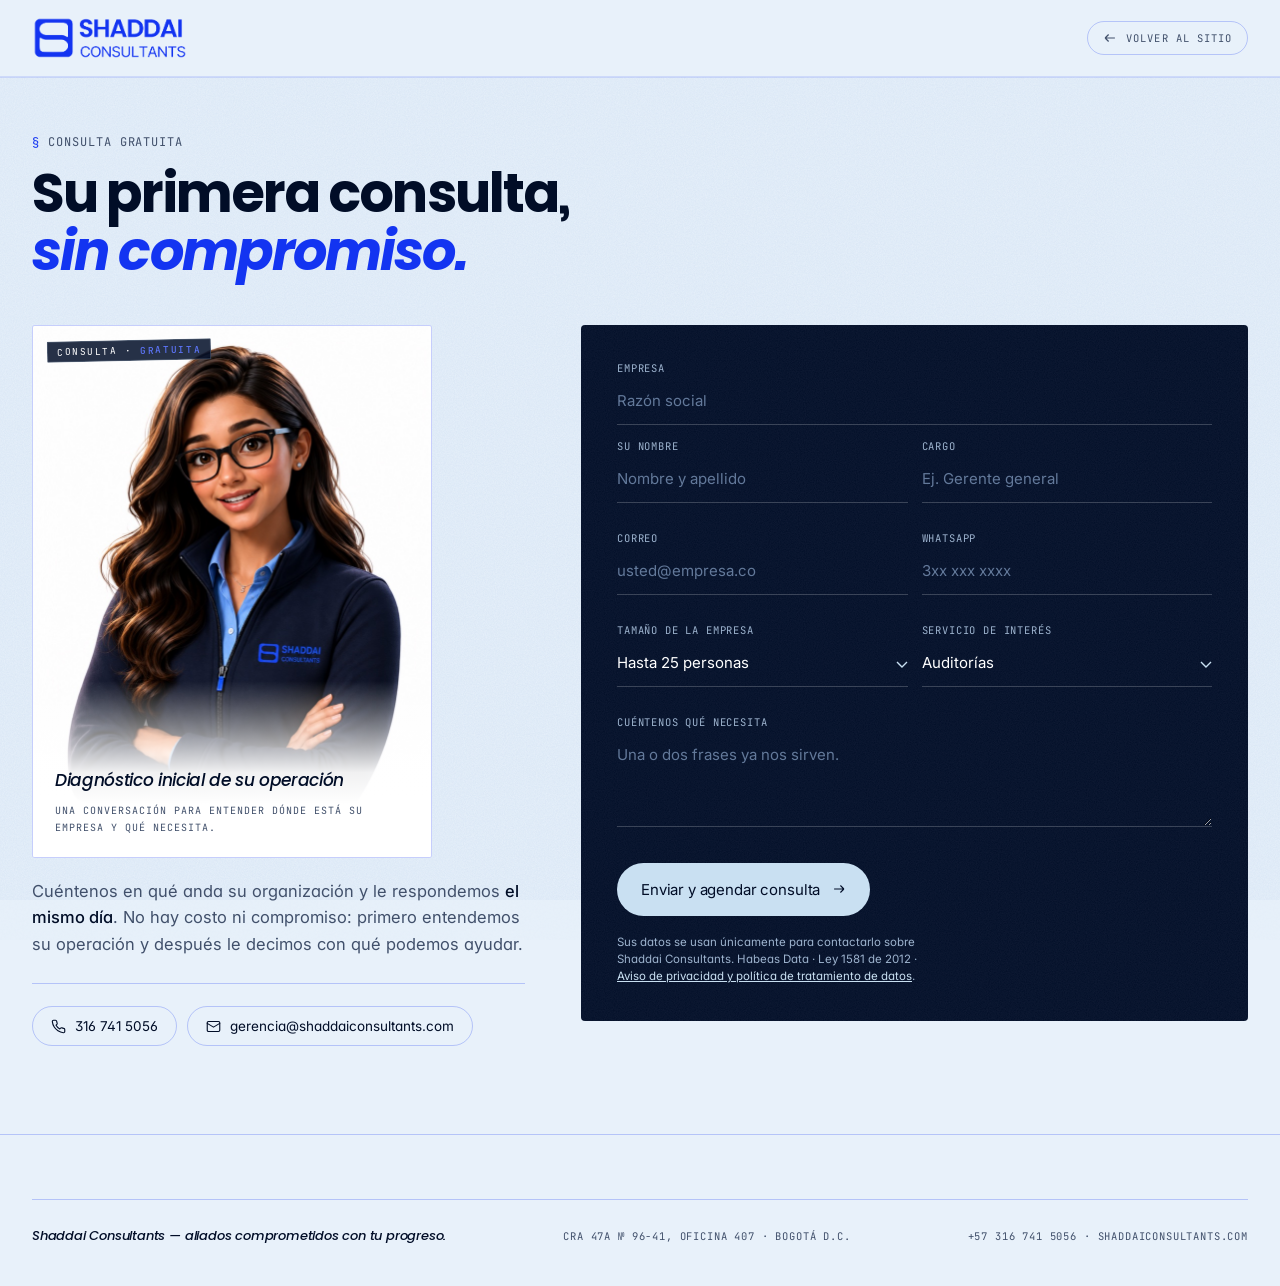
==== commit 4e9875c4: "Pide autorización de tratamiento de datos antes de cada envío Nuevo aviso.js: un modal con el aviso " ====
--- a/consulta.html
+++ b/consulta.html
@@ -11,7 +11,7 @@
 <link rel="preconnect" href="https://fonts.googleapis.com">
 <link rel="preconnect" href="https://fonts.gstatic.com" crossorigin>
 <link href="https://fonts.googleapis.com/css2?family=Poppins:ital,wght@0,400;0,500;0,600;0,700;1,400;1,500;1,600;1,700&family=Inter:wght@300;400;500;600&family=JetBrains+Mono:wght@400;500&display=swap" rel="stylesheet">
-<link rel="stylesheet" href="./estilos.css">
+<link rel="stylesheet" href="./estilos.css?v=3">
 <style>
   /* Sólo lo propio de esta página: el resto lo hereda de estilos.css */
   .pag-consulta{padding:56px 0 88px}
@@ -147,7 +147,7 @@
             Enviar y agendar consulta
             <svg class="arrow" viewBox="0 0 20 20" fill="none"><path d="M3 10h14m0 0l-5-5m5 5l-5 5" stroke="currentColor" stroke-width="1.6"/></svg>
           </button>
-          <p class="legal">Sus datos se usan únicamente para contactarlo sobre Shaddai Consultants. Habeas Data · Ley 1581 de 2012 · <a href="#">Política de tratamiento de datos</a>.</p>
+          <p class="legal">Sus datos se usan únicamente para contactarlo sobre Shaddai Consultants. Habeas Data · Ley 1581 de 2012 · <a href="#" data-aviso>Aviso de privacidad y política de tratamiento de datos</a>.</p>
         </form>
       </div>
 
@@ -165,6 +165,7 @@
   </div>
 </footer>
 
+<script src="./aviso.js?v=1"></script>
 <script>
 (function(){
   /* Formulario — abre el correo con los datos ya redactados */
@@ -173,6 +174,7 @@
 
   form.addEventListener('submit', function(ev){
     ev.preventDefault();
+   ShaddaiAviso.pedir(function(){
     var v = function(id){ var el = form.querySelector('#'+id); return el ? el.value.trim() : ''; };
     var asunto = 'Consulta gratuita — ' + (v('empresa') || 'Nueva empresa');
     var cuerpo = [
@@ -194,6 +196,7 @@
     setTimeout(function(){
       btn.innerHTML = 'Enviar y agendar consulta <svg class="arrow" viewBox="0 0 20 20" fill="none"><path d="M3 10h14m0 0l-5-5m5 5l-5 5" stroke="currentColor" stroke-width="1.6"/></svg>';
     }, 4000);
+   });
   });
 
   /* El servicio de interés puede llegar preseleccionado: consulta.html?servicio=... */
--- a/estilos.css
+++ b/estilos.css
@@ -70,6 +70,9 @@
   @media(max-width:900px){
     .nav-links a:not(.cta-pill){display:none}
     .nav-links .cta-pill{display:none}
+    /* El contenedor del desplegable seguía ocupando sitio: su tarjeta de 296px
+       sobresalía del viewport y provocaba scroll horizontal en todo el sitio */
+    .nav-links .nav-item{display:none}
     .nav-phone{
       display:inline-flex;align-items:center;gap:8px;
       font-family:"JetBrains Mono",monospace;font-size:11.5px;letter-spacing:.06em;
@@ -1030,6 +1033,64 @@
 
   .mdl-sep{margin:26px 0 22px;border:0;border-top:1px solid var(--rule-strong)}
 
+  /* ——— Aviso de privacidad · casilla de autorización ——— */
+  .aviso-ok{margin-top:22px;padding-top:18px;border-top:1px solid var(--rule-strong)}
+  .aviso-ok[hidden]{display:none}
+  .aviso-check{display:flex;align-items:flex-start;gap:12px;cursor:pointer}
+  .aviso-check input{
+    flex:0 0 20px;width:20px;height:20px;margin:1px 0 0;cursor:pointer;
+    accent-color:var(--indigo);
+  }
+  .aviso-check span{font-size:14px;line-height:1.55;color:var(--ink)}
+  .aviso-check:hover span{color:var(--indigo)}
+  /* El botón queda inerte hasta que se marca la casilla */
+  #avisoSeguir[disabled]{opacity:.4;cursor:not-allowed}
+  #avisoSeguir[disabled]:hover{background:var(--ink)}
+
+  /* ——— PQRS · acordeón de preguntas frecuentes ——— */
+  .faq{border-top:1px solid var(--rule)}
+  .faq-item{border-bottom:1px solid var(--rule)}
+  .faq-q{
+    width:100%;display:flex;align-items:center;justify-content:space-between;gap:18px;
+    background:none;border:none;cursor:pointer;text-align:left;padding:15px 0;
+    font-family:"Poppins",sans-serif;font-size:15.5px;font-weight:500;letter-spacing:-0.015em;
+    color:var(--ink);transition:color .2s ease;
+  }
+  .faq-q:hover{color:var(--indigo)}
+  .faq-q:focus-visible{outline:2px solid var(--indigo);outline-offset:3px;border-radius:3px}
+  /* El icono es un signo + que rota a x al abrir */
+  .faq-ico{position:relative;flex:0 0 16px;width:16px;height:16px}
+  .faq-ico::before,.faq-ico::after{
+    content:"";position:absolute;left:50%;top:50%;background:var(--indigo);
+    transition:transform .28s cubic-bezier(.2,.7,.2,1);
+  }
+  .faq-ico::before{width:14px;height:1.6px;transform:translate(-50%,-50%)}
+  .faq-ico::after{width:1.6px;height:14px;transform:translate(-50%,-50%)}
+  .faq-q[aria-expanded="true"] .faq-ico::before{transform:translate(-50%,-50%) rotate(180deg)}
+  .faq-q[aria-expanded="true"] .faq-ico::after{transform:translate(-50%,-50%) rotate(90deg)}
+  .faq-a{padding:0 0 18px;animation:faq-in .3s cubic-bezier(.2,.7,.2,1)}
+  .faq-a[hidden]{display:none}
+  @keyframes faq-in{from{opacity:0;transform:translateY(-6px)}to{opacity:1;transform:none}}
+  @media(prefers-reduced-motion:reduce){.faq-a{animation:none}}
+  .faq-a p{font-size:14.5px;line-height:1.6;color:var(--ink-soft);max-width:62ch}
+  .faq-a p + p{margin-top:10px}
+  .faq-a b{color:var(--ink);font-weight:500}
+  .faq-a a{color:var(--indigo);border-bottom:1px solid rgba(19,52,241,.35)}
+  .faq-a a:hover{border-bottom-color:var(--indigo)}
+  .faq-link{
+    background:none;border:none;padding:0;cursor:pointer;font-family:inherit;font-size:14.5px;
+    color:var(--indigo);border-bottom:1px solid rgba(19,52,241,.35);
+  }
+  .faq-link:hover{border-bottom-color:var(--indigo)}
+  @media(max-width:560px){.faq-q{font-size:14.5px;padding:13px 0}}
+
+  /* Enlace del footer con forma de botón */
+  .colofon .lnk{
+    background:none;border:none;padding:0;cursor:pointer;text-align:left;
+    font-family:inherit;font-size:14px;color:var(--ink);
+  }
+  .colofon .lnk:hover{color:var(--indigo)}
+
   .qz-head{
     display:flex;align-items:baseline;justify-content:space-between;gap:14px;flex-wrap:wrap;margin-bottom:14px;
     font-family:"JetBrains Mono",monospace;font-size:10.5px;letter-spacing:.1em;text-transform:uppercase;color:var(--ink-soft);
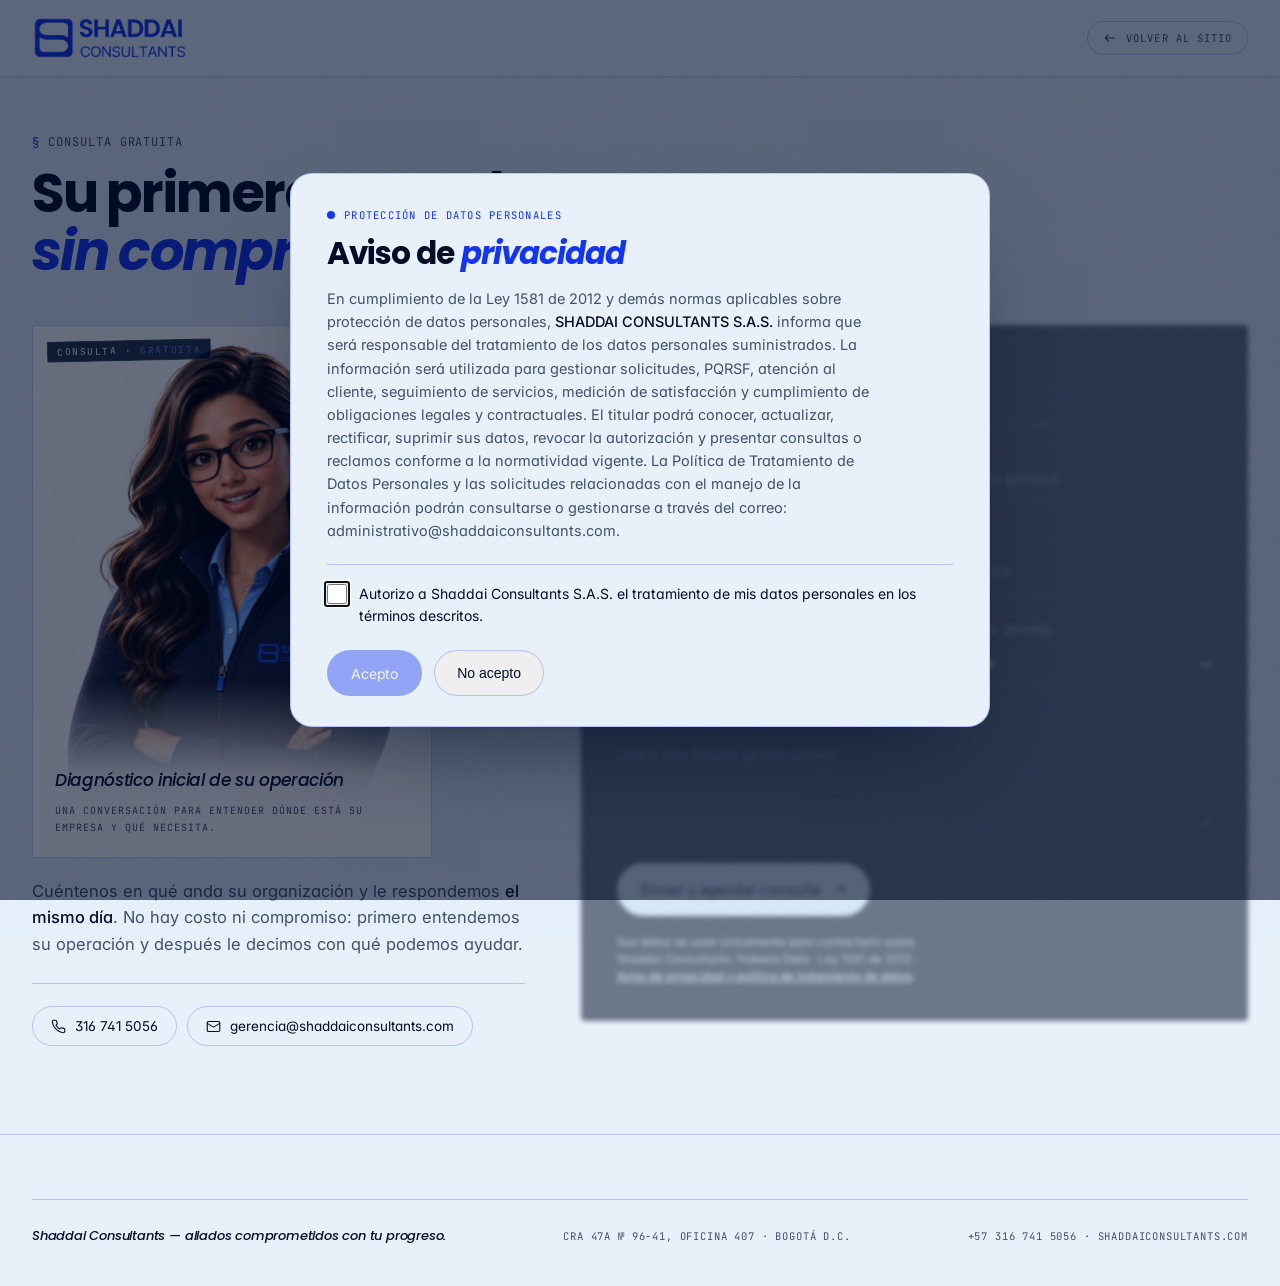
==== commit c6b7bd60: "Hace obligatorio el aviso al entrar a agendar la consulta Al abrir consulta.html el aviso de privaci" ====
--- a/consulta.html
+++ b/consulta.html
@@ -11,7 +11,7 @@
 <link rel="preconnect" href="https://fonts.googleapis.com">
 <link rel="preconnect" href="https://fonts.gstatic.com" crossorigin>
 <link href="https://fonts.googleapis.com/css2?family=Poppins:ital,wght@0,400;0,500;0,600;0,700;1,400;1,500;1,600;1,700&family=Inter:wght@300;400;500;600&family=JetBrains+Mono:wght@400;500&display=swap" rel="stylesheet">
-<link rel="stylesheet" href="./estilos.css?v=3">
+<link rel="stylesheet" href="./estilos.css?v=4">
 <style>
   /* Sólo lo propio de esta página: el resto lo hereda de estilos.css */
   .pag-consulta{padding:56px 0 88px}
@@ -104,7 +104,7 @@
           </div>
         </div>
 
-        <form id="contactForm">
+        <form id="contactForm" class="bloqueado">
           <div class="field">
             <label for="empresa">Empresa</label>
             <input id="empresa" name="empresa" required placeholder="Razón social">
@@ -165,12 +165,24 @@
   </div>
 </footer>
 
-<script src="./aviso.js?v=1"></script>
+<script src="./aviso.js?v=2"></script>
 <script>
 (function(){
   /* Formulario — abre el correo con los datos ya redactados */
   var form = document.getElementById('contactForm');
   if(!form) return;
+
+  /* Puerta obligatoria: el aviso se muestra al entrar y el formulario queda
+     bloqueado hasta que se autorice el tratamiento de datos */
+  function desbloquear(){
+    form.classList.remove('bloqueado');
+    var primero = form.querySelector('input, select, textarea');
+    if(primero) primero.focus();
+  }
+  function volverAlInicio(){
+    location.href = './index.html';
+  }
+  ShaddaiAviso.exigir(desbloquear, volverAlInicio);
 
   form.addEventListener('submit', function(ev){
     ev.preventDefault();
--- a/estilos.css
+++ b/estilos.css
@@ -1015,6 +1015,9 @@
     border:1px solid var(--rule-strong);background:#fff;color:var(--ink);cursor:pointer;
     display:inline-flex;align-items:center;justify-content:center;transition:background .2s ease,color .2s ease,border-color .2s ease;
   }
+  /* display:inline-flex de .mdl-close gana sobre el [hidden] del navegador,
+     y en el aviso obligatorio la X debe desaparecer de verdad */
+  .mdl-close[hidden]{display:none}
   .mdl-close:hover{background:var(--ink);color:#fff;border-color:var(--ink)}
   .mdl-close svg{width:15px;height:15px}
 
@@ -1046,6 +1049,14 @@
   /* El botón queda inerte hasta que se marca la casilla */
   #avisoSeguir[disabled]{opacity:.4;cursor:not-allowed}
   #avisoSeguir[disabled]:hover{background:var(--ink)}
+
+  /* El formulario no se puede tocar hasta autorizar el tratamiento de datos */
+  #contactForm.bloqueado{
+    pointer-events:none;user-select:none;
+    filter:blur(2.5px);opacity:.55;
+    transition:filter .4s ease,opacity .4s ease;
+  }
+  @media(prefers-reduced-motion:reduce){#contactForm.bloqueado{transition:none}}
 
   /* ——— PQRS · acordeón de preguntas frecuentes ——— */
   .faq{border-top:1px solid var(--rule)}
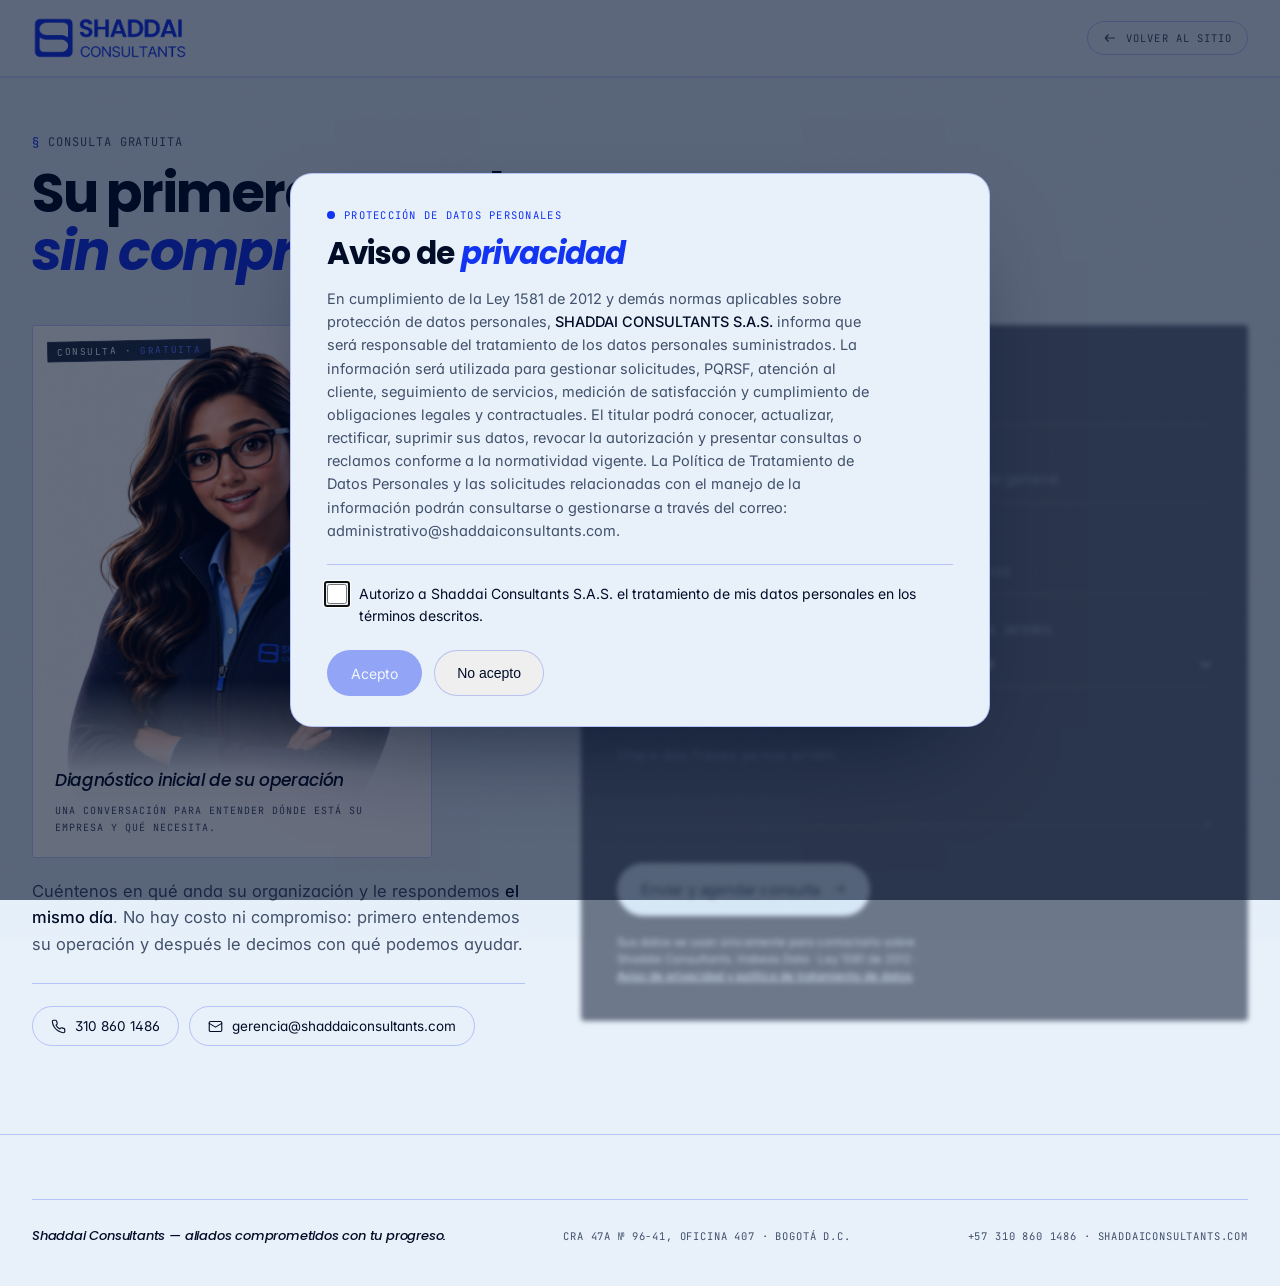
==== commit 9c55e73e: "Deja el 310 860 1486 como único teléfono de contacto Quita el 316 741 5056 de todo el sitio: Contáct" ====
--- a/consulta.html
+++ b/consulta.html
@@ -93,9 +93,9 @@
           <p class="pag-lead">Cuéntenos en qué anda su organización y le respondemos <b>el mismo día</b>. No hay costo ni compromiso: primero entendemos su operación y después le decimos con qué podemos ayudar.</p>
 
           <div class="atajos">
-            <a href="tel:+573167415056">
+            <a href="tel:+573108601486">
               <svg viewBox="0 0 24 24" fill="none" stroke="currentColor" stroke-width="1.8" stroke-linecap="round" stroke-linejoin="round"><path d="M22 16.92v3a2 2 0 0 1-2.18 2 19.79 19.79 0 0 1-8.63-3.07 19.5 19.5 0 0 1-6-6 19.79 19.79 0 0 1-3.07-8.67A2 2 0 0 1 4.11 2h3a2 2 0 0 1 2 1.72c.13.96.37 1.9.72 2.81a2 2 0 0 1-.45 2.11L8.09 9.91a16 16 0 0 0 6 6l1.27-1.27a2 2 0 0 1 2.11-.45c.91.35 1.85.59 2.81.72A2 2 0 0 1 22 16.92z"/></svg>
-              316 741 5056
+              310 860 1486
             </a>
             <a href="mailto:gerencia@shaddaiconsultants.com">
               <svg viewBox="0 0 24 24" fill="none" stroke="currentColor" stroke-width="1.8" stroke-linecap="round" stroke-linejoin="round"><rect x="2" y="4" width="20" height="16" rx="2"/><path d="M2 7l10 6 10-6"/></svg>
@@ -160,7 +160,7 @@
     <div class="pie-corto">
       <span class="marca">Shaddai Consultants — aliados comprometidos con tu progreso.</span>
       <span>Cra 47A № 96-41, oficina 407 · Bogotá D.C.</span>
-      <span><a href="tel:+573167415056">+57 316 741 5056</a> · <a href="./index.html">shaddaiconsultants.com</a></span>
+      <span><a href="tel:+573108601486">+57 310 860 1486</a> · <a href="./index.html">shaddaiconsultants.com</a></span>
     </div>
   </div>
 </footer>
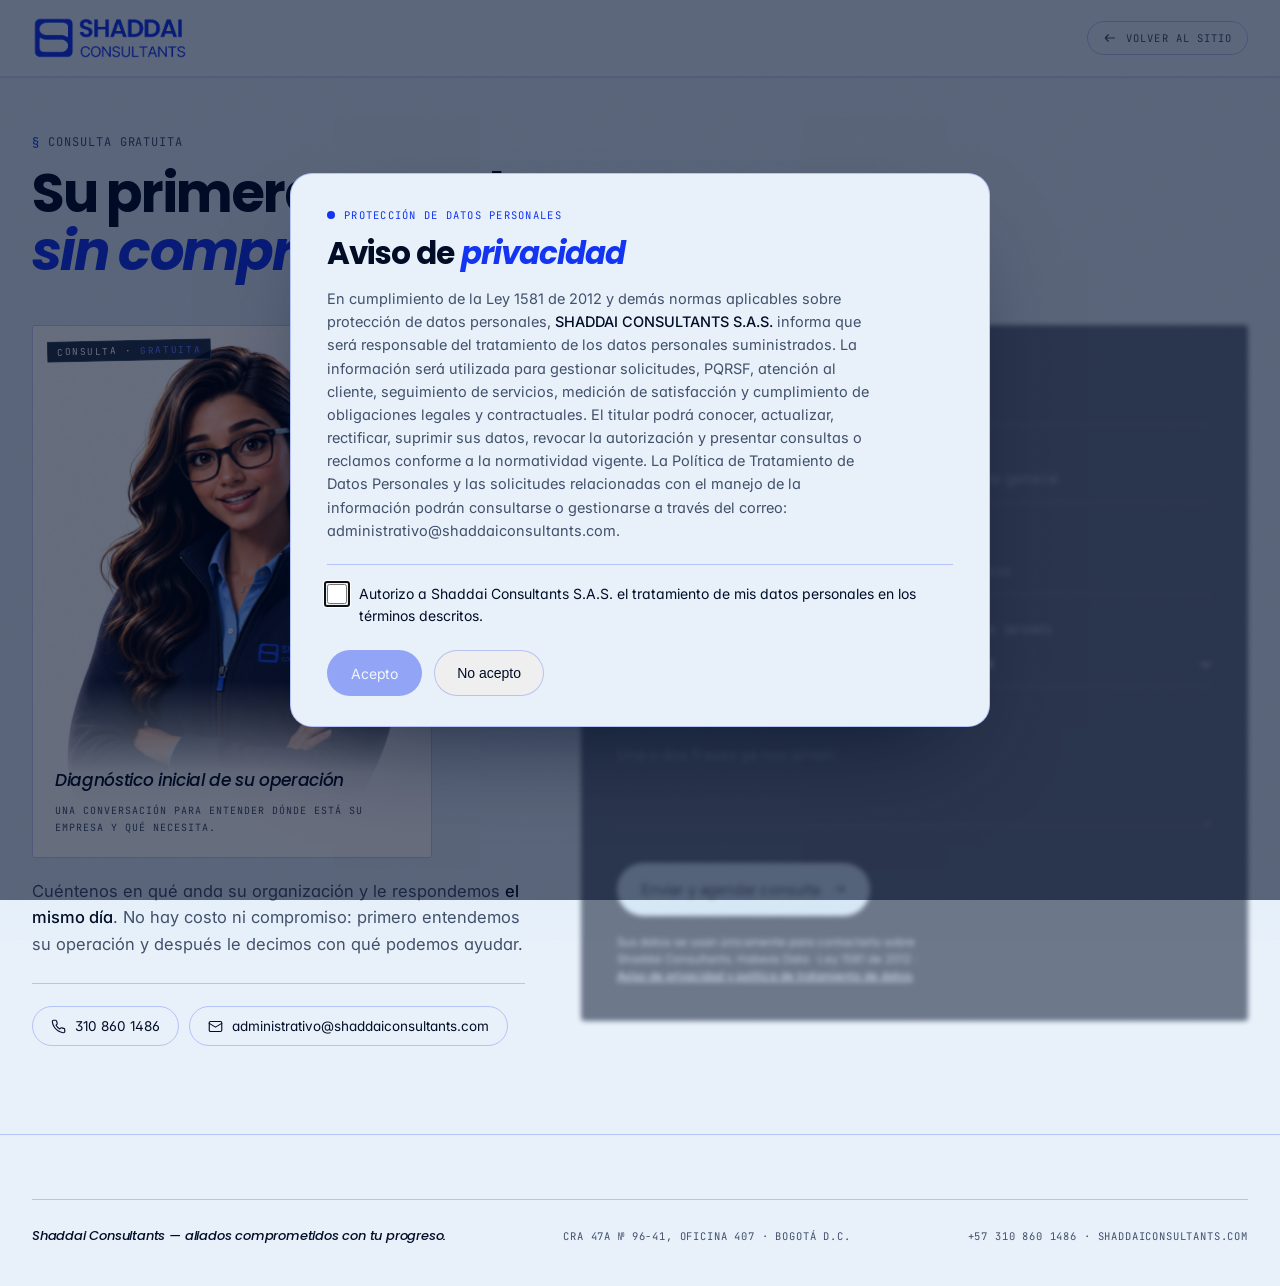
==== commit b04934ba: "Cambia gerencia@ por administrativo@ y arregla la versión móvil - Único correo de contacto: administ" ====
--- a/consulta.html
+++ b/consulta.html
@@ -11,7 +11,7 @@
 <link rel="preconnect" href="https://fonts.googleapis.com">
 <link rel="preconnect" href="https://fonts.gstatic.com" crossorigin>
 <link href="https://fonts.googleapis.com/css2?family=Poppins:ital,wght@0,400;0,500;0,600;0,700;1,400;1,500;1,600;1,700&family=Inter:wght@300;400;500;600&family=JetBrains+Mono:wght@400;500&display=swap" rel="stylesheet">
-<link rel="stylesheet" href="./estilos.css?v=4">
+<link rel="stylesheet" href="./estilos.css?v=6">
 <style>
   /* Sólo lo propio de esta página: el resto lo hereda de estilos.css */
   .pag-consulta{padding:56px 0 88px}
@@ -47,6 +47,8 @@
   }
   .atajos a:hover{background:var(--indigo);border-color:var(--indigo);color:#fff}
   .atajos a svg{width:15px;height:15px;flex:0 0 15px}
+  /* administrativo@… no cabe en una píldora a 320px: que parta la línea */
+  @media(max-width:400px){.atajos a{max-width:100%;min-width:0;overflow-wrap:anywhere;font-size:12.5px;padding:10px 14px}}
 
   /* Pie corto: esta página no repite el colofón completo del sitio */
   .pie-corto{
@@ -97,9 +99,9 @@
               <svg viewBox="0 0 24 24" fill="none" stroke="currentColor" stroke-width="1.8" stroke-linecap="round" stroke-linejoin="round"><path d="M22 16.92v3a2 2 0 0 1-2.18 2 19.79 19.79 0 0 1-8.63-3.07 19.5 19.5 0 0 1-6-6 19.79 19.79 0 0 1-3.07-8.67A2 2 0 0 1 4.11 2h3a2 2 0 0 1 2 1.72c.13.96.37 1.9.72 2.81a2 2 0 0 1-.45 2.11L8.09 9.91a16 16 0 0 0 6 6l1.27-1.27a2 2 0 0 1 2.11-.45c.91.35 1.85.59 2.81.72A2 2 0 0 1 22 16.92z"/></svg>
               310 860 1486
             </a>
-            <a href="mailto:gerencia@shaddaiconsultants.com">
+            <a href="mailto:administrativo@shaddaiconsultants.com">
               <svg viewBox="0 0 24 24" fill="none" stroke="currentColor" stroke-width="1.8" stroke-linecap="round" stroke-linejoin="round"><rect x="2" y="4" width="20" height="16" rx="2"/><path d="M2 7l10 6 10-6"/></svg>
-              gerencia@shaddaiconsultants.com
+              administrativo@shaddaiconsultants.com
             </a>
           </div>
         </div>
@@ -202,7 +204,7 @@
     ].join('\n');
     var btn = form.querySelector('button');
     btn.innerHTML = 'Abriendo su correo… ✓';
-    window.location.href = 'mailto:gerencia@shaddaiconsultants.com'
+    window.location.href = 'mailto:administrativo@shaddaiconsultants.com'
       + '?subject=' + encodeURIComponent(asunto)
       + '&body=' + encodeURIComponent(cuerpo);
     setTimeout(function(){
--- a/estilos.css
+++ b/estilos.css
@@ -67,18 +67,45 @@
   .cta-pill .dot{width:7px;height:7px;border-radius:50%;background:var(--polvo);box-shadow:0 0 0 0 var(--polvo);animation:pulse-polvo 1.8s infinite}
 
   .nav-phone{display:none}
+  .nav-toggle{display:none}
   @media(max-width:900px){
-    .nav-links a:not(.cta-pill){display:none}
-    .nav-links .cta-pill{display:none}
-    /* El contenedor del desplegable seguía ocupando sitio: su tarjeta de 296px
-       sobresalía del viewport y provocaba scroll horizontal en todo el sitio */
-    .nav-links .nav-item{display:none}
+    /* Móvil: los enlaces viven en un panel que abre el botón de menú */
+    .nav-links{
+      display:none;position:absolute;top:100%;left:0;right:0;
+      flex-direction:column;align-items:stretch;gap:0;
+      background:var(--paper);border-bottom:1px solid var(--rule-strong);
+      padding:6px 20px 20px;box-shadow:0 18px 30px -18px rgba(5,15,40,.35);
+    }
+    header.nav.nav-open .nav-links{display:flex}
+    .nav-links a{font-size:16px;color:var(--ink);padding:14px 0;border-bottom:1px solid var(--rule)}
+    /* La tarjeta del desplegable (296px) no cabe aquí; la cotización sigue en Servicios */
+    .nav-links .nav-item{display:block}
+    .nav-links .nav-item > a{display:flex}
+    .nav-links .nav-item .caret,.nav-links .nav-drop{display:none}
+    .nav-links .cta-pill{margin-top:18px;justify-content:center;padding:14px 22px;font-size:15px;border-bottom:none}
+    .nav-row{gap:10px}
+    .nav-phone{margin-left:auto}
+    .nav-toggle{
+      display:inline-flex;flex-direction:column;justify-content:center;gap:4px;
+      width:42px;height:42px;padding:0 11px;border:1px solid var(--rule-strong);border-radius:50%;
+      background:transparent;cursor:pointer;flex:0 0 42px;
+    }
+    .nav-toggle span{display:block;height:1.6px;background:var(--ink);border-radius:2px;transition:transform .2s ease,opacity .2s ease}
+    header.nav.nav-open .nav-toggle span:nth-child(1){transform:translateY(5.6px) rotate(45deg)}
+    header.nav.nav-open .nav-toggle span:nth-child(2){opacity:0}
+    header.nav.nav-open .nav-toggle span:nth-child(3){transform:translateY(-5.6px) rotate(-45deg)}
     .nav-phone{
       display:inline-flex;align-items:center;gap:8px;
       font-family:"JetBrains Mono",monospace;font-size:11.5px;letter-spacing:.06em;
       color:var(--ink);padding:9px 13px;border:1px solid var(--rule-strong);border-radius:999px;
     }
     .nav-phone .pulse{width:7px;height:7px;border-radius:50%;background:var(--indigo);box-shadow:0 0 0 0 var(--indigo);animation:pulse 1.8s infinite}
+  }
+  @media(max-width:400px){
+    /* A 320px la píldora partía el número en dos líneas y desbordaba la página;
+       la barra fija de abajo ya tiene el botón de llamar */
+    .nav-phone{display:none}
+    .nav-toggle{margin-left:auto}
   }
 
   @keyframes pulse{0%{box-shadow:0 0 0 0 rgba(19,52,241,.5)}70%{box-shadow:0 0 0 9px rgba(19,52,241,0)}100%{box-shadow:0 0 0 0 rgba(19,52,241,0)}}
@@ -423,6 +450,12 @@
   @media(max-width:720px){.svc-split{grid-template-columns:1fr;gap:26px}}
   .svc-avatar{width:250px}
   @media(max-width:720px){.svc-avatar{width:100%;max-width:280px}}
+  /* Foto del servicio al costado del párrafo (capacitación, auditoría) */
+  .svc-split:has(.svc-photo){margin-bottom:22px}
+  .svc-split:has(.svc-photo) p{margin-bottom:0}
+  .svc-photo{width:min(460px,42vw);aspect-ratio:3/2;margin:0;overflow:hidden;border-radius:16px;background:var(--paper-3)}
+  .svc-photo img{display:block;width:100%;height:100%;object-fit:cover}
+  @media(max-width:720px){.svc-photo{width:100%}}
   .svc .tag{display:flex;justify-content:space-between;font-family:"JetBrains Mono",monospace;font-size:11px;letter-spacing:.08em;text-transform:uppercase;color:var(--ink-soft);margin-bottom:18px}
   .svc h3{font-family:"Poppins",sans-serif;font-size:31px;line-height:1.15;letter-spacing:-0.03em;font-weight:700;margin-bottom:18px}
   .svc h3 em{font-style:italic;color:var(--indigo);font-weight:700}
@@ -561,7 +594,8 @@
   .co-pin:hover .co-halo,.co-pin.active .co-halo{opacity:.32}
 
   /* ——— Nosotros: equipo e identidad ——— */
-  .quotes{display:grid;grid-template-columns:1fr;gap:72px}
+  /* minmax(0,1fr): con 1fr la columna crecía al ancho del correo y desbordaba a 320px */
+  .quotes{display:grid;grid-template-columns:minmax(0,1fr);gap:72px}
 
   .team-kicker{
     padding-bottom:16px;margin-bottom:32px;border-bottom:1px solid var(--ink);
@@ -645,6 +679,7 @@
 
   /* Contáctanos, ya dentro de Sobre nosotros */
   .about-contact{border-top:1px solid var(--ink);padding-top:40px}
+  .about-contact a[href^="mailto:"]{overflow-wrap:anywhere}
   .about-contact .contact-info h3{font-size:clamp(24px,2.6vw,32px)}
 
   /* ——— Contacto ——— */
@@ -729,12 +764,13 @@
 
   /* ——— Consulta gratuita ——— */
   .consulta-grid{display:grid;grid-template-columns:.85fr 1.15fr;gap:56px;align-items:start}
-  @media(max-width:880px){.consulta-grid{grid-template-columns:1fr;gap:38px}}
+  @media(max-width:880px){.consulta-grid{grid-template-columns:minmax(0,1fr);gap:38px}}
 
   /* ——— Footer ——— */
   footer{padding:64px 0 0;border-top:1px solid var(--rule-strong);background:var(--paper)}
   .colofon{display:grid;grid-template-columns:1.5fr 1fr 1.2fr;gap:44px;padding-bottom:48px}
   @media(max-width:880px){.colofon{grid-template-columns:1fr 1fr;gap:28px}}
+  @media(max-width:560px){.colofon{grid-template-columns:1fr;gap:36px}}
   .colofon h5{
     font-family:"JetBrains Mono",monospace;font-size:10.5px;letter-spacing:.12em;text-transform:uppercase;color:var(--ink-soft);
     padding-bottom:14px;margin-bottom:16px;border-bottom:1px solid var(--rule);
@@ -830,19 +866,21 @@
   /* ═══════ MOBILE ═══════ */
   @media(max-width:780px){
     section{padding:64px 0}
-    section#servicios{padding:72px 0 80px;margin-top:-72px;padding-top:calc(72px + 72px);
+    /* Festón más bajo y hero con aire debajo: el borde de 72px sobre un hero de
+       26px de fondo tapaba la última fila de la banda de cifras */
+    section#servicios{padding:72px 0 80px;margin-top:-40px;padding-top:calc(72px + 40px);
       -webkit-mask:
-        radial-gradient(ellipse 50% 100% at 50% 0,transparent 99%,#000 100%) 0 0/20% 72px repeat-x,
-        linear-gradient(#000 0%,#000 100%) 0 72px/100% calc(100% - 72px) no-repeat;
+        radial-gradient(ellipse 50% 100% at 50% 0,transparent 99%,#000 100%) 0 0/20% 40px repeat-x,
+        linear-gradient(#000 0%,#000 100%) 0 40px/100% calc(100% - 40px) no-repeat;
       mask:
-        radial-gradient(ellipse 50% 100% at 50% 0,transparent 99%,#000 100%) 0 0/20% 72px repeat-x,
-        linear-gradient(#000 0%,#000 100%) 0 72px/100% calc(100% - 72px) no-repeat;
+        radial-gradient(ellipse 50% 100% at 50% 0,transparent 99%,#000 100%) 0 0/20% 40px repeat-x,
+        linear-gradient(#000 0%,#000 100%) 0 40px/100% calc(100% - 40px) no-repeat;
     }
     section#proceso{padding:64px 0 72px}
     section#nosotros{padding-top:52px}
     section#red{padding-bottom:56px}
 
-    .hero{padding:36px 0 26px}
+    .hero{padding:36px 0 72px}
     .eyebrow{margin-bottom:18px}
     .hero-lead{font-size:18px;margin-bottom:16px}
     .hero-copy p{font-size:15.5px}
@@ -915,17 +953,17 @@
 
   @media(max-width:480px){
     section{padding:52px 0}
-    section#servicios{padding:60px 0 68px;padding-top:calc(60px + 64px);margin-top:-64px;
+    section#servicios{padding:60px 0 68px;padding-top:calc(60px + 36px);margin-top:-36px;
       -webkit-mask:
-        radial-gradient(ellipse 50% 100% at 50% 0,transparent 99%,#000 100%) 0 0/20% 64px repeat-x,
-        linear-gradient(#000 0%,#000 100%) 0 64px/100% calc(100% - 64px) no-repeat;
+        radial-gradient(ellipse 50% 100% at 50% 0,transparent 99%,#000 100%) 0 0/20% 36px repeat-x,
+        linear-gradient(#000 0%,#000 100%) 0 36px/100% calc(100% - 36px) no-repeat;
       mask:
-        radial-gradient(ellipse 50% 100% at 50% 0,transparent 99%,#000 100%) 0 0/20% 64px repeat-x,
-        linear-gradient(#000 0%,#000 100%) 0 64px/100% calc(100% - 64px) no-repeat;
+        radial-gradient(ellipse 50% 100% at 50% 0,transparent 99%,#000 100%) 0 0/20% 36px repeat-x,
+        linear-gradient(#000 0%,#000 100%) 0 36px/100% calc(100% - 36px) no-repeat;
     }
     section#proceso{padding:52px 0 60px}
     section#red{padding-bottom:40px}
-    .hero{padding:26px 0 18px}
+    .hero{padding:26px 0 64px}
     .hero-lead{font-size:17.5px}
     .sec-head{margin-bottom:22px}
     .svc h3{font-size:25px}
